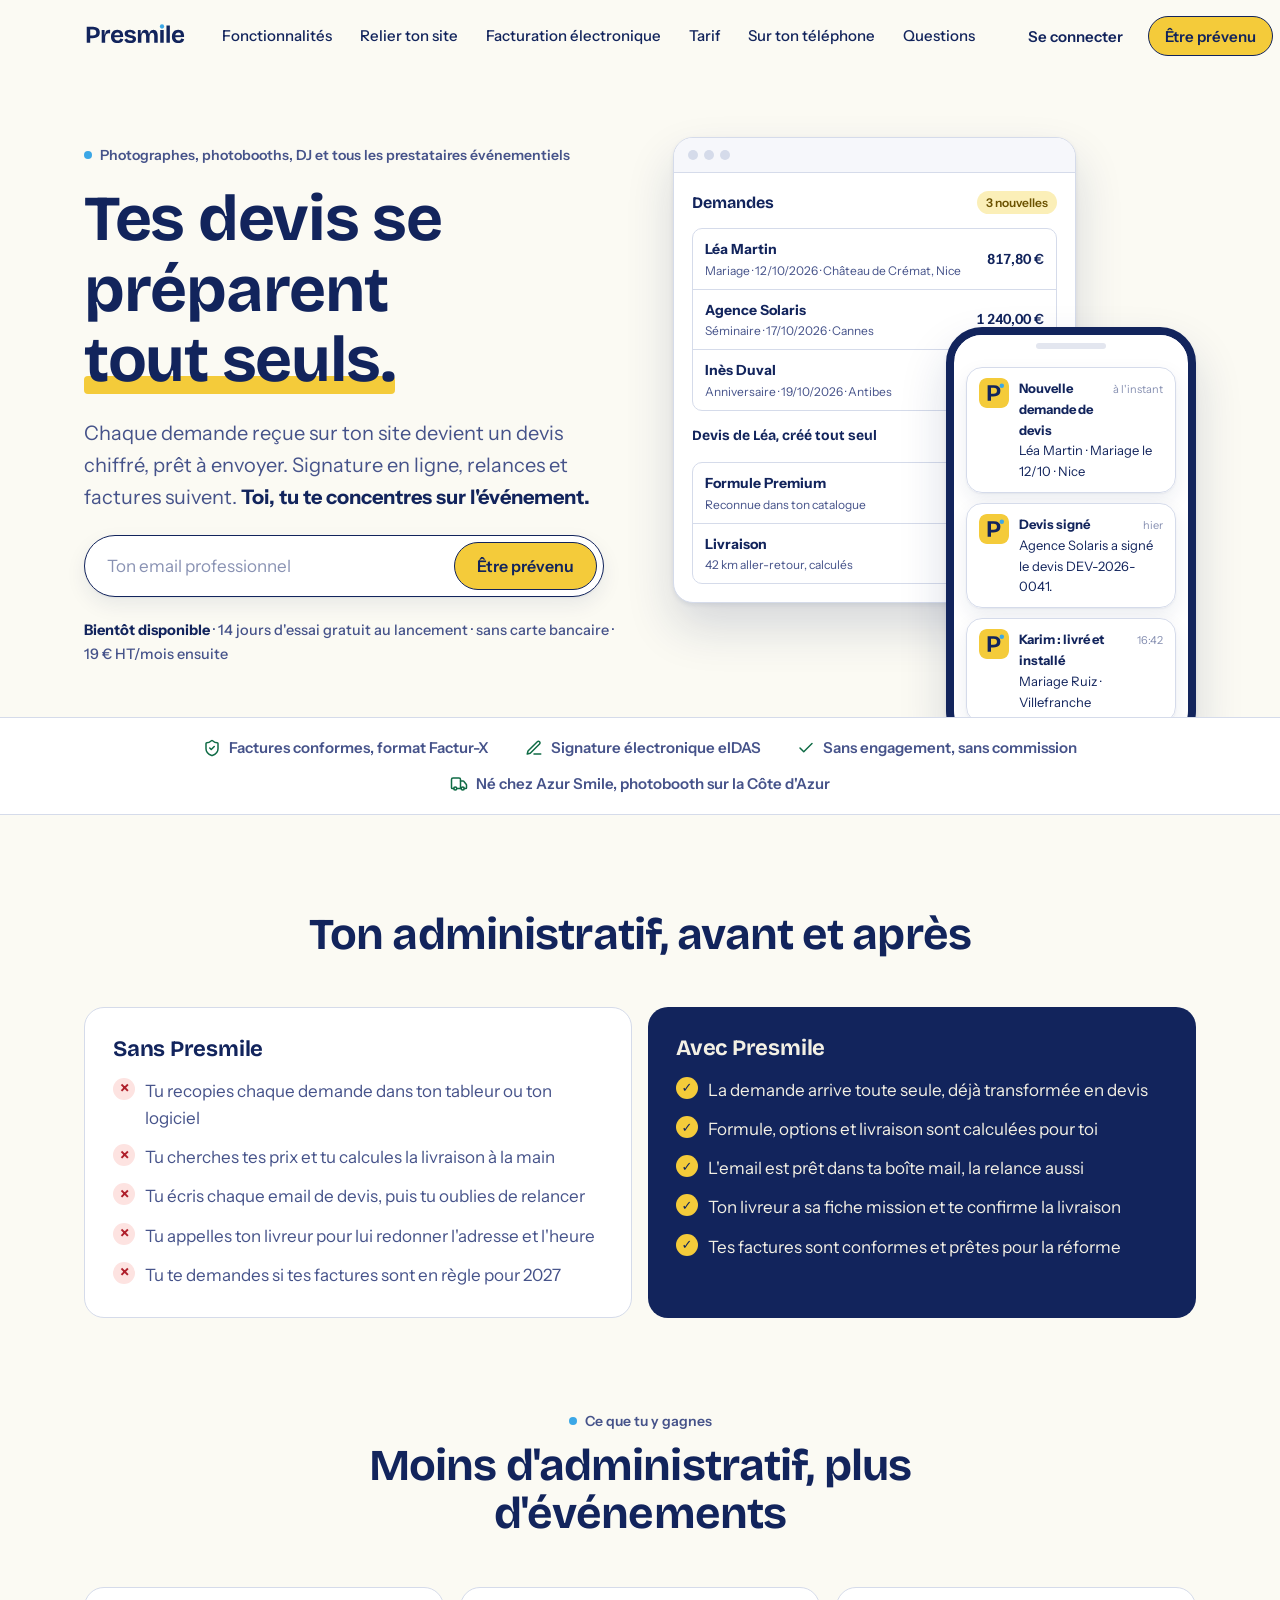
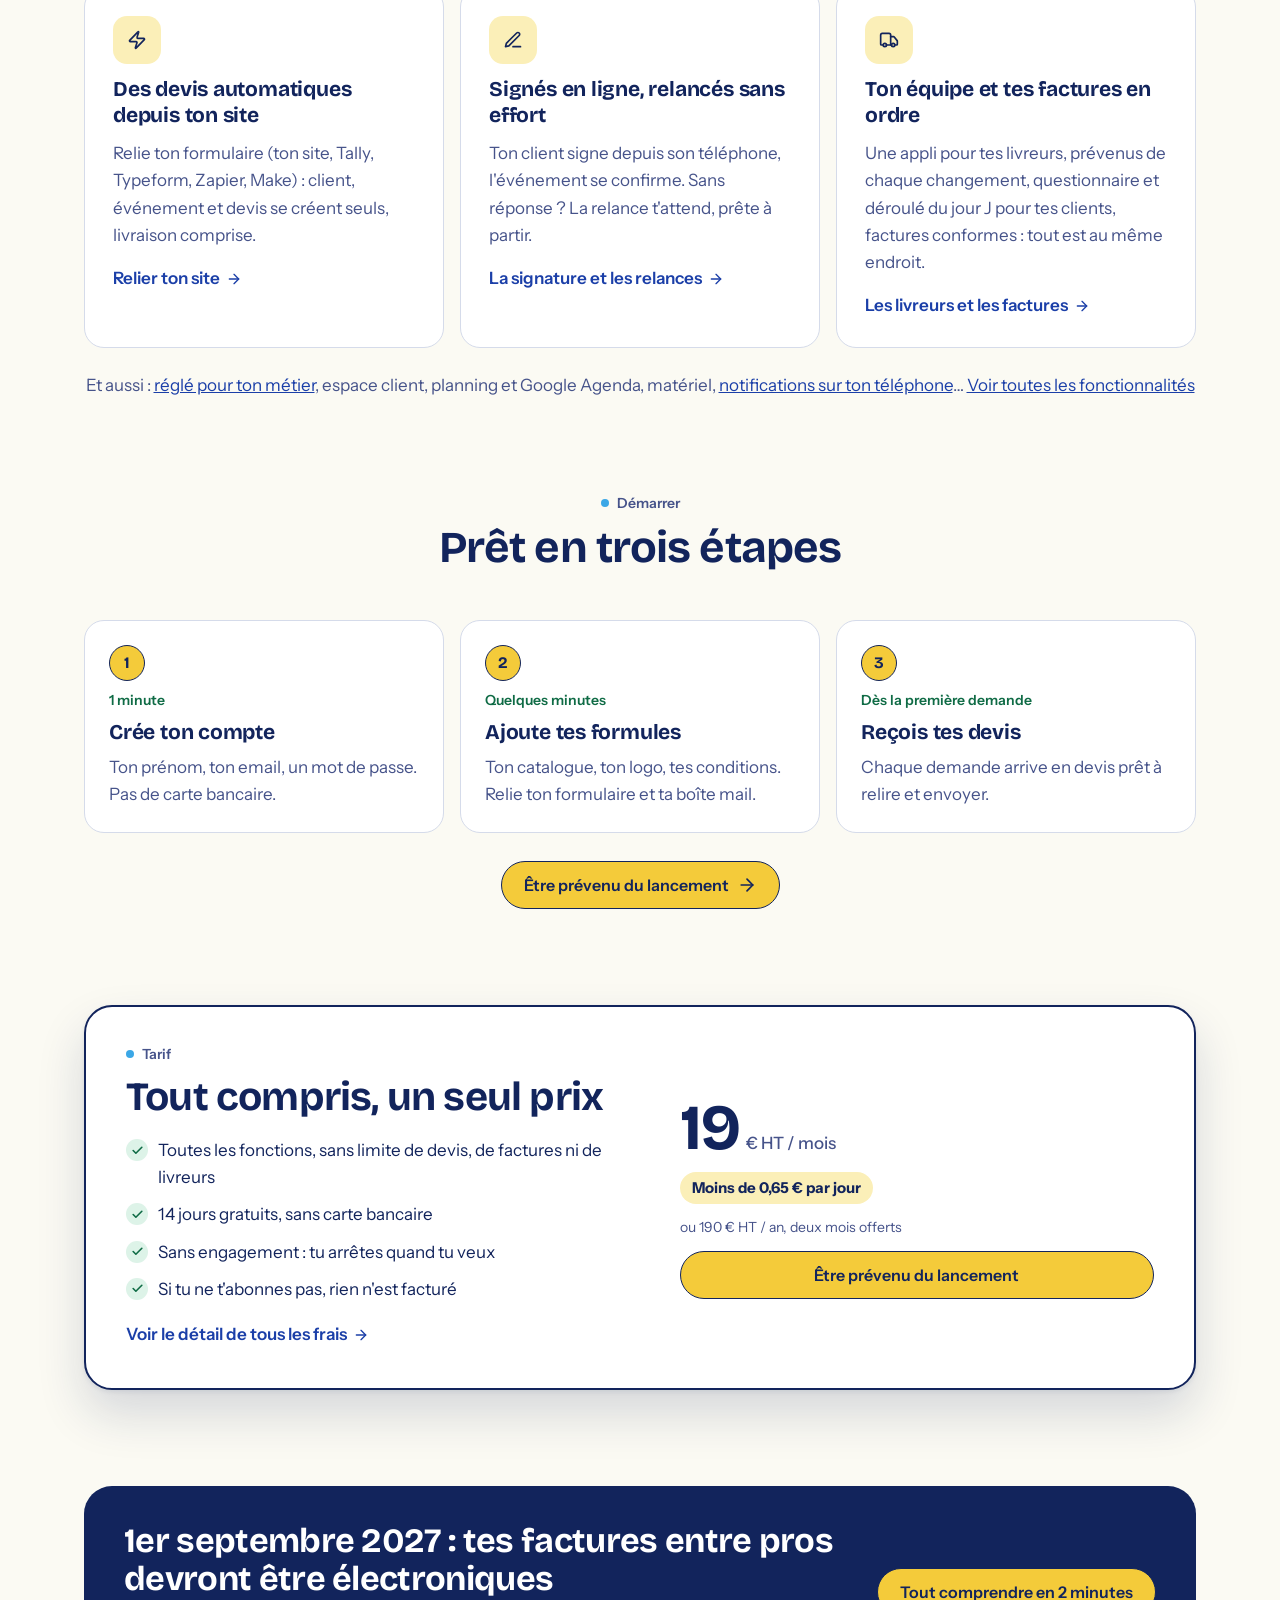
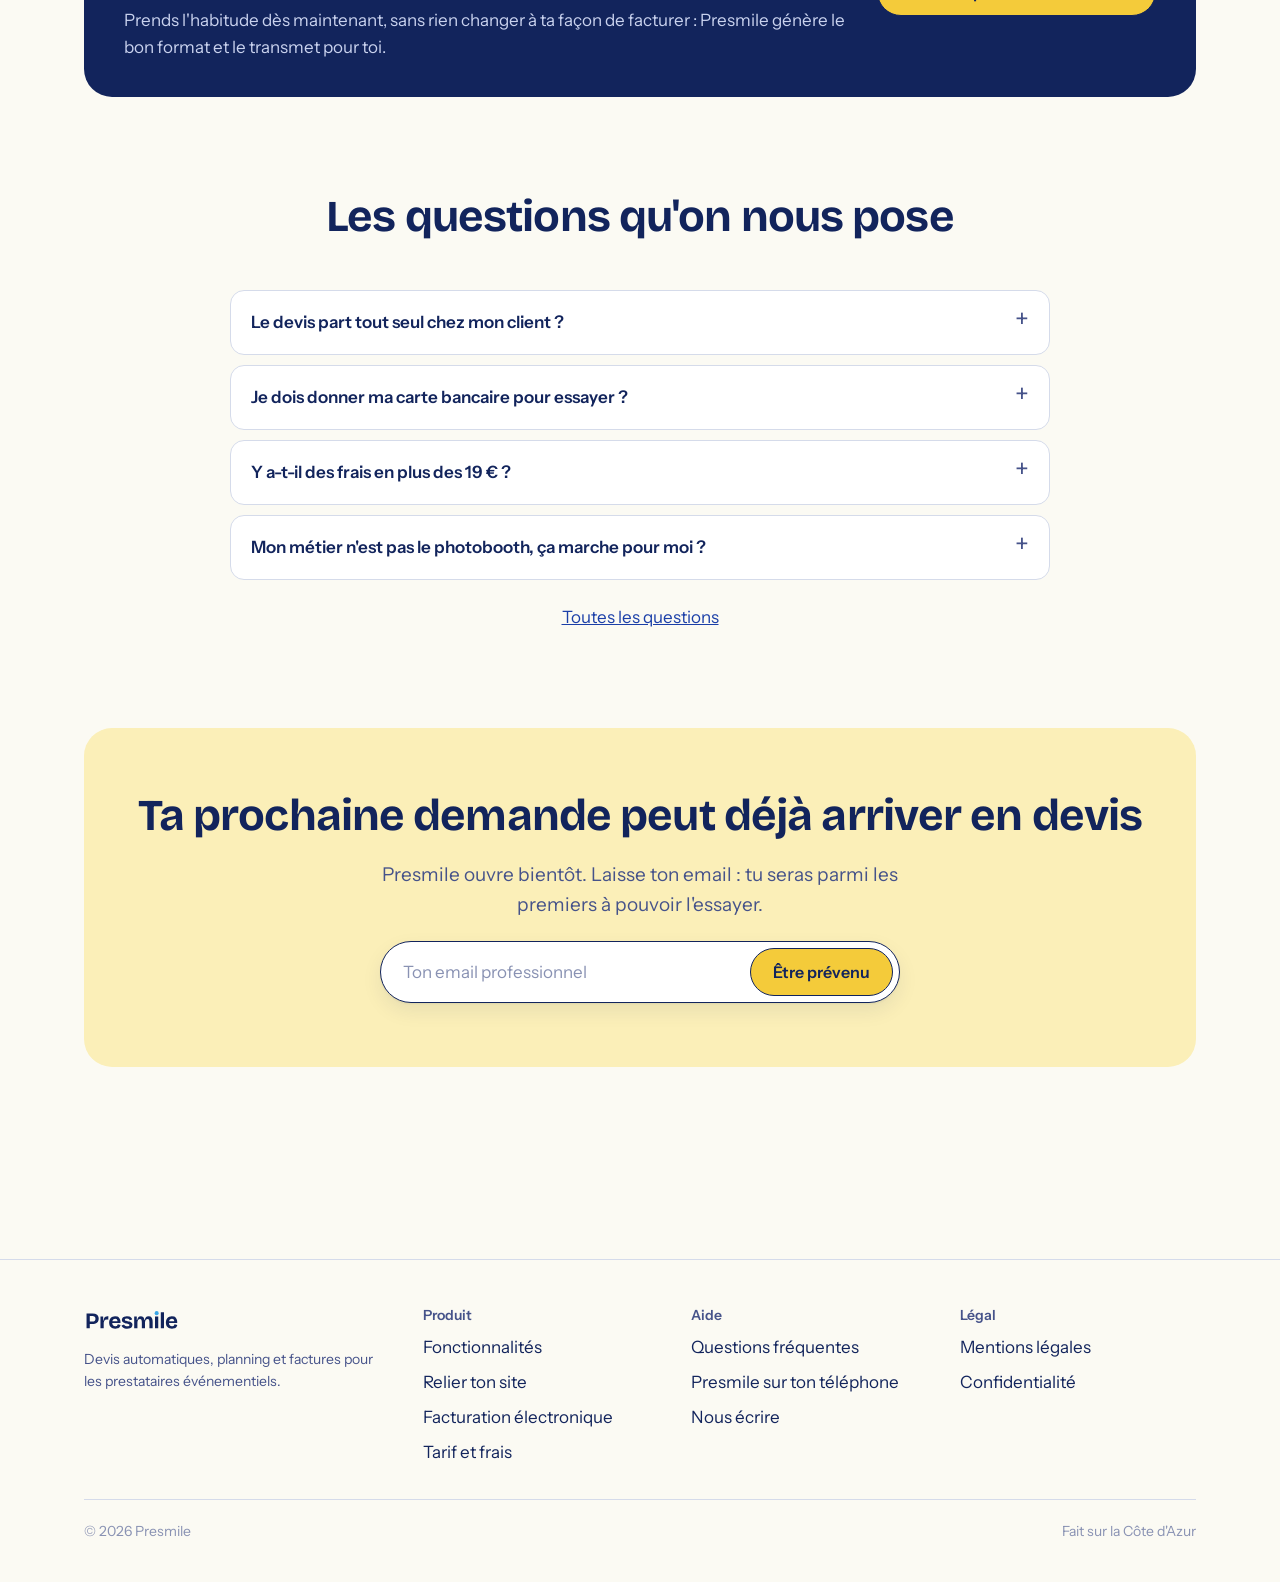
==== index.html @ 256cdb7c "Site vitrine Presmile" ====
<!DOCTYPE html>
<html lang="fr">
<head>
<meta charset="utf-8">
<meta name="viewport" content="width=device-width, initial-scale=1">
<title>Presmile · Devis automatiques, planning et factures pour les prestataires événementiels</title>
<meta name="description" content="Relie Presmile au formulaire de ton site : chaque demande devient un devis chiffré, prêt à envoyer. Signature en ligne, relances, planning, livreurs, finances et facturation électronique. 19 € HT par mois, tout compris.">
<meta name="theme-color" content="#F4CB3A">
<link rel="icon" href="assets/favicon.svg" type="image/svg+xml">
<link rel="preload" href="assets/fonts/InstrumentSans-Variable.woff2" as="font" type="font/woff2" crossorigin>
<link rel="preload" href="assets/fonts/BricolageGrotesque-Variable.woff2" as="font" type="font/woff2" crossorigin>
<link rel="stylesheet" href="assets/site.css">
</head>
<body class="has-sticky">


<!-- Icônes (tracés type Lucide) -->
<svg width="0" height="0" style="position:absolute" aria-hidden="true">
  <symbol id="i-check" viewBox="0 0 24 24"><path d="M20 6 9 17l-5-5"/></symbol>
  <symbol id="i-menu" viewBox="0 0 24 24"><path d="M4 6h16M4 12h16M4 18h16"/></symbol>
  <symbol id="i-arrow" viewBox="0 0 24 24"><path d="M5 12h14"/><path d="m12 5 7 7-7 7"/></symbol>
  <symbol id="i-zap" viewBox="0 0 24 24"><path d="M4 14a1 1 0 0 1-.78-1.63l9.9-10.2a.5.5 0 0 1 .86.46l-1.92 6.02A1 1 0 0 0 13 10h7a1 1 0 0 1 .78 1.63l-9.9 10.2a.5.5 0 0 1-.86-.46l1.92-6.02A1 1 0 0 0 11 14z"/></symbol>
  <symbol id="i-plug" viewBox="0 0 24 24"><path d="M12 22v-5"/><path d="M9 8V2M15 8V2"/><path d="M18 8v5a4 4 0 0 1-4 4h-4a4 4 0 0 1-4-4V8Z"/></symbol>
  <symbol id="i-inbox" viewBox="0 0 24 24"><path d="M22 12h-6l-2 3h-4l-2-3H2"/><path d="M5.45 5.11 2 12v6a2 2 0 0 0 2 2h16a2 2 0 0 0 2-2v-6l-3.45-6.89A2 2 0 0 0 16.76 4H7.24a2 2 0 0 0-1.79 1.11z"/></symbol>
  <symbol id="i-file" viewBox="0 0 24 24"><path d="M15 2H6a2 2 0 0 0-2 2v16a2 2 0 0 0 2 2h12a2 2 0 0 0 2-2V7Z"/><path d="M14 2v4a2 2 0 0 0 2 2h4"/><path d="M10 13h4M10 17h4"/></symbol>
  <symbol id="i-mail" viewBox="0 0 24 24"><rect width="20" height="16" x="2" y="4" rx="2"/><path d="m22 7-8.97 5.7a1.94 1.94 0 0 1-2.06 0L2 7"/></symbol>
  <symbol id="i-pen" viewBox="0 0 24 24"><path d="M12 20h9"/><path d="M16.4 3.6a2.1 2.1 0 1 1 3 3L7 19l-4 1 1-4Z"/></symbol>
  <symbol id="i-repeat" viewBox="0 0 24 24"><path d="m17 2 4 4-4 4"/><path d="M3 11v-1a4 4 0 0 1 4-4h14"/><path d="m7 22-4-4 4-4"/><path d="M21 13v1a4 4 0 0 1-4 4H3"/></symbol>
  <symbol id="i-cal" viewBox="0 0 24 24"><path d="M8 2v4M16 2v4"/><rect width="18" height="18" x="3" y="4" rx="2"/><path d="M3 10h18"/></symbol>
  <symbol id="i-truck" viewBox="0 0 24 24"><path d="M14 18V6a2 2 0 0 0-2-2H4a2 2 0 0 0-2 2v11a1 1 0 0 0 1 1h2"/><path d="M15 18H9"/><path d="M19 18h2a1 1 0 0 0 1-1v-3.65a1 1 0 0 0-.22-.62l-3.48-4.35A1 1 0 0 0 17.52 8H14"/><circle cx="17" cy="18" r="2"/><circle cx="7" cy="18" r="2"/></symbol>
  <symbol id="i-chart" viewBox="0 0 24 24"><path d="M3 3v18h18"/><path d="M18 17V9M13 17V5M8 17v-3"/></symbol>
  <symbol id="i-euro" viewBox="0 0 24 24"><path d="M4 10h12M4 14h9"/><path d="M19 6a7.7 7.7 0 0 0-5.2-2A7.9 7.9 0 0 0 6 12c0 4.4 3.5 8 7.8 8 2 0 3.8-.8 5.2-2"/></symbol>
  <symbol id="i-shield" viewBox="0 0 24 24"><path d="M20 13c0 5-3.5 7.5-7.66 8.95a1 1 0 0 1-.67-.01C7.5 20.5 4 18 4 13V6a1 1 0 0 1 1-1c2 0 4.5-1.2 6.24-2.72a1.17 1.17 0 0 1 1.52 0C14.51 3.81 17 5 19 5a1 1 0 0 1 1 1z"/><path d="m9 12 2 2 4-4"/></symbol>
  <symbol id="i-box" viewBox="0 0 24 24"><path d="M21 8a2 2 0 0 0-1-1.73l-7-4a2 2 0 0 0-2 0l-7 4A2 2 0 0 0 3 8v8a2 2 0 0 0 1 1.73l7 4a2 2 0 0 0 2 0l7-4A2 2 0 0 0 21 16Z"/><path d="m3.3 7 8.7 5 8.7-5"/><path d="M12 22V12"/></symbol>
  <symbol id="i-bell" viewBox="0 0 24 24"><path d="M6 8a6 6 0 0 1 12 0c0 7 3 9 3 9H3s3-2 3-9"/><path d="M10.3 21a1.94 1.94 0 0 0 3.4 0"/></symbol>
  <symbol id="i-phone" viewBox="0 0 24 24"><rect width="14" height="20" x="5" y="2" rx="2"/><path d="M12 18h.01"/></symbol>
  <symbol id="i-settings" viewBox="0 0 24 24"><path d="M20 7h-9M14 17H5"/><circle cx="17" cy="17" r="3"/><circle cx="7" cy="7" r="3"/></symbol>
</svg>

<header class="site-header" id="top">
  <div class="wrap">
    <a class="logo" href="index.html" aria-label="Presmile, accueil"><img src="assets/logo-presmile.svg" alt="Presmile" width="112" height="34"></a>
    <nav class="nav" aria-label="Navigation principale">
      <a href="fonctionnalites.html">Fonctionnalités</a>
      <a href="connecter-ton-site.html">Relier ton site</a>
      <a href="facturation-electronique.html">Facturation électronique</a>
      <a href="tarif.html">Tarif</a>
      <a href="sur-ton-telephone.html">Sur ton téléphone</a>
      <a href="questions.html">Questions</a>
    </nav>
    <div class="header-cta">
      <a class="btn btn-ghost btn-sm" href="https://app.presmile.fr/" data-app-link>Se connecter</a>
      <a class="btn btn-primary btn-sm" href="lancement.html">Être prévenu</a>
    </div>
    <button class="menu-btn" type="button" aria-label="Ouvrir le menu" aria-expanded="false" onclick="toggleMenu(this)"><svg class="ic"><use href="#i-menu"/></svg></button>
  </div>
</header>

<main>
  <!-- ============ ACCROCHE ============ -->
  <section class="hero">
    <div class="wrap hero-grid">
      <div class="hero-copy">
        <span class="eyebrow">Photographes, photobooths, DJ et tous les prestataires événementiels</span>
        <h1>Tes devis se préparent <span class="accent">tout seuls.</span></h1>
        <p class="lead">Chaque demande reçue sur ton site devient un devis chiffré, prêt à envoyer. Signature en ligne, relances et factures suivent. <b style="color:var(--ink)">Toi, tu te concentres sur l'événement.</b></p>
        <form class="hero-form" data-signup action="lancement.html">
          <label class="sr-only" for="heroEmail">Ton email</label>
          <input id="heroEmail" name="email" type="email" inputmode="email" autocomplete="email" placeholder="Ton email professionnel">
          <button class="btn btn-primary" type="submit">Être prévenu</button>
        </form>
        <p class="micro"><b>Bientôt disponible</b> · 14 jours d'essai gratuit au lancement · sans carte bancaire · 19 € HT/mois ensuite</p>
      </div>

      <div class="stage" aria-hidden="true">
        <div class="window">
          <div class="window-bar"><i></i><i></i><i></i></div>
          <div class="window-body">
            <div class="row"><span class="mini-title">Demandes</span><span class="badge citron">3 nouvelles</span></div>
            <div class="list">
              <div><span><b>Léa Martin</b><small>Mariage · 12/10/2026 · Château de Crémat, Nice</small></span><span class="amount">817,80 €</span></div>
              <div><span><b>Agence Solaris</b><small>Séminaire · 17/10/2026 · Cannes</small></span><span class="amount">1 240,00 €</span></div>
              <div><span><b>Inès Duval</b><small>Anniversaire · 19/10/2026 · Antibes</small></span><span class="amount">560,00 €</span></div>
            </div>
            <div class="row"><span class="mini-title" style="font-size:14px">Devis de Léa, créé tout seul</span><span class="badge">Prêt à envoyer</span></div>
            <div class="list">
              <div><span><b>Formule Premium</b><small>Reconnue dans ton catalogue</small></span><span class="amount">690,00 €</span></div>
              <div><span><b>Livraison</b><small>42 km aller-retour, calculés</small></span><span class="amount">37,80 €</span></div>
            </div>
          </div>
        </div>
        <div class="phone">
          <div class="phone-notch"></div>
          <div class="phone-body">
            <div class="notif"><img src="assets/monogramme.svg" alt=""><div class="n-body"><div class="n-head"><b>Nouvelle demande de devis</b><span class="when">à l'instant</span></div>Léa Martin · Mariage le 12/10 · Nice</div></div>
            <div class="notif"><img src="assets/monogramme.svg" alt=""><div class="n-body"><div class="n-head"><b>Devis signé</b><span class="when">hier</span></div>Agence Solaris a signé le devis DEV-2026-0041.</div></div>
            <div class="notif"><img src="assets/monogramme.svg" alt=""><div class="n-body"><div class="n-head"><b>Karim : livré et installé</b><span class="when">16:42</span></div>Mariage Ruiz · Villefranche</div></div>
          </div>
        </div>
      </div>
    </div>
  </section>

  <!-- ============ CONFIANCE ============ -->
  <div class="trust">
    <div class="wrap">
      <span><svg class="ic"><use href="#i-shield"/></svg>Factures conformes, format Factur-X</span>
      <span><svg class="ic"><use href="#i-pen"/></svg>Signature électronique eIDAS</span>
      <span><svg class="ic"><use href="#i-check"/></svg>Sans engagement, sans commission</span>
      <span><svg class="ic"><use href="#i-truck"/></svg>Né chez Azur Smile, photobooth sur la Côte d'Azur</span>
    </div>
  </div>

  <!-- ============ AVANT / APRÈS ============ -->
  <section>
    <div class="wrap">
      <div class="section-head center"><h2>Ton administratif, avant et après</h2></div>
      <div class="compare">
        <div class="before">
          <h3>Sans Presmile</h3>
          <ul>
            <li>Tu recopies chaque demande dans ton tableur ou ton logiciel</li>
            <li>Tu cherches tes prix et tu calcules la livraison à la main</li>
            <li>Tu écris chaque email de devis, puis tu oublies de relancer</li>
            <li>Tu appelles ton livreur pour lui redonner l'adresse et l'heure</li>
            <li>Tu te demandes si tes factures sont en règle pour 2027</li>
          </ul>
        </div>
        <div class="after">
          <h3>Avec Presmile</h3>
          <ul>
            <li>La demande arrive toute seule, déjà transformée en devis</li>
            <li>Formule, options et livraison sont calculées pour toi</li>
            <li>L'email est prêt dans ta boîte mail, la relance aussi</li>
            <li>Ton livreur a sa fiche mission et te confirme la livraison</li>
            <li>Tes factures sont conformes et prêtes pour la réforme</li>
          </ul>
        </div>
      </div>
    </div>
  </section>

  <!-- ============ 3 BÉNÉFICES ============ -->
  <section style="padding-top: 0;">
    <div class="wrap">
      <div class="section-head center"><span class="eyebrow">Ce que tu y gagnes</span><h2>Moins d'administratif, plus d'événements</h2></div>
      <div class="benefits">
        <div class="benefit">
          <span class="ic-tile"><svg class="ic"><use href="#i-zap"/></svg></span>
          <h3>Des devis automatiques depuis ton site</h3>
          <p>Relie ton formulaire (ton site, Tally, Typeform, Zapier, Make) : client, événement et devis se créent seuls, livraison comprise.</p>
          <a class="more" href="connecter-ton-site.html">Relier ton site <svg class="ic"><use href="#i-arrow"/></svg></a>
        </div>
        <div class="benefit">
          <span class="ic-tile"><svg class="ic"><use href="#i-pen"/></svg></span>
          <h3>Signés en ligne, relancés sans effort</h3>
          <p>Ton client signe depuis son téléphone, l'événement se confirme. Sans réponse ? La relance t'attend, prête à partir.</p>
          <a class="more" href="fonctionnalites.html#f-signature">La signature et les relances <svg class="ic"><use href="#i-arrow"/></svg></a>
        </div>
        <div class="benefit">
          <span class="ic-tile"><svg class="ic"><use href="#i-truck"/></svg></span>
          <h3>Ton équipe et tes factures en ordre</h3>
          <p>Une appli pour tes livreurs, prévenus de chaque changement, questionnaire et déroulé du jour J pour tes clients, factures conformes : tout est au même endroit.</p>
          <a class="more" href="fonctionnalites.html#f-livreurs">Les livreurs et les factures <svg class="ic"><use href="#i-arrow"/></svg></a>
        </div>
      </div>
      <p class="also">Et aussi : <a href="fonctionnalites.html#f-metier">réglé pour ton métier</a>, espace client, planning et Google Agenda, matériel, <a href="sur-ton-telephone.html">notifications sur ton téléphone</a>… <a href="fonctionnalites.html">Voir toutes les fonctionnalités</a></p>
    </div>
  </section>

  <!-- ============ DÉMARRAGE ============ -->
  <section style="padding-top: 0;">
    <div class="wrap">
      <div class="section-head center"><span class="eyebrow">Démarrer</span><h2>Prêt en trois étapes</h2></div>
      <div class="steps3">
        <div><span class="dur">1 minute</span><h3>Crée ton compte</h3><p>Ton prénom, ton email, un mot de passe. Pas de carte bancaire.</p></div>
        <div><span class="dur">Quelques minutes</span><h3>Ajoute tes formules</h3><p>Ton catalogue, ton logo, tes conditions. Relie ton formulaire et ta boîte mail.</p></div>
        <div><span class="dur">Dès la première demande</span><h3>Reçois tes devis</h3><p>Chaque demande arrive en devis prêt à relire et envoyer.</p></div>
      </div>
      <div style="text-align:center; margin-top: 28px;"><a class="btn btn-primary" href="lancement.html">Être prévenu du lancement <svg class="ic"><use href="#i-arrow"/></svg></a></div>
    </div>
  </section>

  <!-- ============ PRIX ============ -->
  <section style="padding-top: 0;">
    <div class="wrap">
      <div class="pricebox">
        <div style="display:grid; gap:14px;">
          <span class="eyebrow">Tarif</span>
          <h2 style="font-size: clamp(28px, 3.4vw, 40px);">Tout compris, un seul prix</h2>
          <ul class="checks">
            <li>Toutes les fonctions, sans limite de devis, de factures ni de livreurs</li>
            <li>14 jours gratuits, sans carte bancaire</li>
            <li>Sans engagement : tu arrêtes quand tu veux</li>
            <li>Si tu ne t'abonnes pas, rien n'est facturé</li>
          </ul>
          <a class="more" href="tarif.html">Voir le détail de tous les frais <svg class="ic"><use href="#i-arrow"/></svg></a>
        </div>
        <div style="display:grid; gap:12px; justify-items:start;">
          <div class="price"><b>19</b><span>€ HT / mois</span></div>
          <span class="per-day">Moins de 0,65 € par jour</span>
          <span class="muted small">ou 190 € HT / an, deux mois offerts</span>
          <a class="btn btn-primary btn-block" href="lancement.html">Être prévenu du lancement</a>
        </div>
      </div>
    </div>
  </section>

  <!-- ============ URGENCE (FACTURATION ÉLECTRONIQUE) ============ -->
  <section style="padding-top: 0;">
    <div class="wrap">
      <div class="urgency">
        <div style="display:grid; gap:10px;">
          <h2>1er septembre 2027 : tes factures entre pros devront être électroniques</h2>
          <p>Prends l'habitude dès maintenant, sans rien changer à ta façon de facturer : Presmile génère le bon format et le transmet pour toi.</p>
        </div>
        <a class="btn btn-primary" href="facturation-electronique.html">Tout comprendre en 2 minutes</a>
      </div>
    </div>
  </section>

  <!-- ============ OBJECTIONS ============ -->
  <section style="padding-top: 0;">
    <div class="wrap">
      <div class="section-head center"><h2>Les questions qu'on nous pose</h2></div>
      <div class="faq">
        <details><summary>Le devis part tout seul chez mon client ?</summary><p>Non. Le devis est créé tout seul et l'email est rédigé dans ta boîte mail, mais c'est toi qui relis et qui envoies.</p></details>
        <details><summary>Je dois donner ma carte bancaire pour essayer ?</summary><p>Non. 14 jours pour tout tester avec tes vraies prestas. Tu t'abonnes seulement si Presmile te convient.</p></details>
        <details><summary>Y a-t-il des frais en plus des 19 € ?</summary><p>Seulement si tu choisis ces options : 2 € HT une seule fois pour activer la facturation électronique, et ta consommation d'IA si tu relies un assistant. Aucune commission sur ton chiffre d'affaires. <a href="tarif.html#frais">Le détail des frais</a></p></details>
        <details><summary>Mon métier n'est pas le photobooth, ça marche pour moi ?</summary><p>Oui. À l'inscription, tu choisis ton métier : photobooth, photographe, vidéaste, DJ ou musicien, traiteur, décorateur ou fleuriste, wedding planner… Presmile prépare un catalogue de départ, le questionnaire client et le déroulé du jour J adaptés, et tout reste modifiable. <a href="fonctionnalites.html#f-metier">Voir le détail</a></p></details>
      </div>
      <p class="also"><a href="questions.html">Toutes les questions</a></p>
    </div>
  </section>

  <!-- ============ APPEL FINAL ============ -->
  <section style="padding-top: 0;">
    <div class="wrap">
      <div class="cta-final">
        <h2>Ta prochaine demande peut déjà arriver en devis</h2>
        <p>Presmile ouvre bientôt. Laisse ton email : tu seras parmi les premiers à pouvoir l'essayer.</p>
        <form class="hero-form" data-signup action="lancement.html" style="width:100%;">
          <label class="sr-only" for="finalEmail">Ton email</label>
          <input id="finalEmail" name="email" type="email" inputmode="email" autocomplete="email" placeholder="Ton email professionnel">
          <button class="btn btn-primary" type="submit">Être prévenu</button>
        </form>
      </div>
    </div>
  </section>
</main>

<footer>
  <div class="wrap">
    <div class="brand-col" style="display:grid; gap:12px; align-content:start;">
      <img src="assets/logo-presmile.svg" alt="Presmile" style="height:28px; width:auto;">
      <p class="muted small">Devis automatiques, planning et factures pour les prestataires événementiels.</p>
    </div>
    <div><h4>Produit</h4><ul><li><a href="fonctionnalites.html">Fonctionnalités</a></li><li><a href="connecter-ton-site.html">Relier ton site</a></li><li><a href="facturation-electronique.html">Facturation électronique</a></li><li><a href="tarif.html">Tarif et frais</a></li></ul></div>
    <div><h4>Aide</h4><ul><li><a href="questions.html">Questions fréquentes</a></li><li><a href="sur-ton-telephone.html">Presmile sur ton téléphone</a></li><li><a href="mailto:contact@presmile.fr">Nous écrire</a></li></ul></div>
    <div><h4>Légal</h4><ul><li><a href="mentions-legales.html">Mentions légales</a></li><li><a href="confidentialite.html">Confidentialité</a></li></ul></div>
    <div class="legal"><span>© 2026 Presmile</span><span>Fait sur la Côte d'Azur</span></div>
  </div>
</footer>

<div class="sticky-cta" id="stickyCta"><a class="btn btn-primary btn-block" href="lancement.html">Être prévenu du lancement</a><small>14 jours d'essai offerts au lancement</small></div>
<script src="assets/site.js"></script>
</body>
</html>
---- assets/site.css ----
/* Site vitrine Presmile — design system Faïence (voir presmile-design-system/docs) */
@font-face { font-family: "Bricolage Grotesque"; src: url("fonts/BricolageGrotesque-Variable.woff2") format("woff2"); font-weight: 200 800; font-display: swap; }
@font-face { font-family: "Instrument Sans"; src: url("fonts/InstrumentSans-Variable.woff2") format("woff2"); font-weight: 400 700; font-display: swap; }

:root {
  --font-display: "Bricolage Grotesque", "Instrument Sans", system-ui, sans-serif;
  --font-body: "Instrument Sans", system-ui, -apple-system, "Segoe UI", sans-serif;
  --page: #FBFAF3; --card: #FFFFFF; --sunken: #EEF3F9; --inverse: #12245C;
  --ink: #12245C; --ink-2: #46538A; --ink-3: #8992B3; --link: #1B3FA8;
  --line: #D5DBEA; --line-strong: #12245C;
  --citron: #F4CB3A; --citron-hover: #EBBE1E; --citron-soft: #FBEFB8;
  --azur: #3BA7E6; --azur-soft: #DCEEFA;
  --ok: #0F6B45; --ok-bg: #DDF3E8; --ok-line: #3A8C66;
  --warn: #7A4B00; --warn-bg: #FDEBC3;
  --danger: #AF1F2B; --danger-bg: #FDE3E1;
  --r-sm: 6px; --r-md: 10px; --r-lg: 14px; --r-xl: 20px; --r-2xl: 28px;
  --shadow-sm: 0 1px 2px rgba(18,36,92,.08);
  --shadow-md: 0 1px 2px rgba(18,36,92,.06), 0 8px 20px rgba(18,36,92,.08);
  --shadow-lg: 0 2px 4px rgba(18,36,92,.08), 0 24px 48px rgba(18,36,92,.16);
  --content: 1160px;
  color-scheme: light;
}

* { box-sizing: border-box; }
html { scroll-behavior: smooth; scroll-padding-top: 84px; }
@media (prefers-reduced-motion: reduce) { html { scroll-behavior: auto; } * { transition: none !important; animation: none !important; } }
body { margin: 0; background: var(--page); color: var(--ink); font: 400 17px/1.6 var(--font-body); -webkit-font-smoothing: antialiased; overflow-x: hidden; }
img, svg { display: block; max-width: 100%; }
a { color: var(--link); }
h1, h2, h3 { font-family: var(--font-display); letter-spacing: -0.02em; line-height: 1.1; margin: 0; font-weight: 700; }
h1 { font-size: clamp(36px, 5.4vw, 64px); }
h2 { font-size: clamp(28px, 3.6vw, 44px); }
h3 { font-size: 21px; letter-spacing: -0.01em; line-height: 1.25; }
p { margin: 0; }
.wrap { max-width: var(--content); margin: 0 auto; padding: 0 24px; }
@media (max-width: 640px) { .wrap { padding: 0 16px; } }
.muted { color: var(--ink-2); }
.small { font-size: 14px; }
.eyebrow { display: inline-flex; align-items: center; gap: 8px; font: 600 14px/1 var(--font-body); color: var(--ink-2); text-transform: none; }
.eyebrow::before { content: ""; width: 8px; height: 8px; border-radius: 50%; background: var(--azur); }
.ic { width: 20px; height: 20px; fill: none; stroke: currentColor; stroke-width: 2; stroke-linecap: round; stroke-linejoin: round; flex: none; }

/* Boutons */
.btn { display: inline-flex; align-items: center; justify-content: center; gap: 8px; min-height: 48px; padding: 0 22px; border-radius: var(--r-pill, 999px);
  font: 600 16px/1 var(--font-body); text-decoration: none; cursor: pointer; border: 1.5px solid var(--line-strong); transition: background .15s, transform .15s; white-space: nowrap; }
.btn:active { transform: translateY(1px); }
.btn-primary { background: var(--citron); color: var(--ink); }
.btn-primary:hover { background: var(--citron-hover); }
.btn-secondary { background: var(--card); color: var(--ink); }
.btn-secondary:hover { background: var(--sunken); }
.btn-ghost { background: transparent; border-color: transparent; color: var(--ink); }
.btn-ghost:hover { background: var(--sunken); }
.btn-sm { min-height: 40px; padding: 0 16px; font-size: 15px; }
.btn-block { width: 100%; }
:focus-visible { outline: 3px solid var(--link); outline-offset: 2px; }

/* En-tête */
.site-header { position: sticky; top: 0; z-index: 50; background: rgba(251,250,243,.88); backdrop-filter: saturate(1.4) blur(12px); -webkit-backdrop-filter: saturate(1.4) blur(12px); border-bottom: 1px solid transparent; transition: border-color .2s; }
.site-header.scrolled { border-bottom-color: var(--line); }
.site-header .wrap { display: flex; align-items: center; gap: 24px; height: 72px; }
.logo { flex: none; }
.logo img { height: 30px; width: auto; }
.nav { display: flex; gap: 4px; margin-left: auto; }
.nav a { color: var(--ink); text-decoration: none; font-weight: 500; font-size: 15px; padding: 8px 12px; border-radius: 999px; white-space: nowrap; }
.nav a:hover { background: var(--sunken); }
.header-cta { display: flex; gap: 8px; align-items: center; }
.menu-btn { display: none; margin-left: auto; width: 44px; height: 44px; border-radius: 12px; border: 1.5px solid var(--line); background: var(--card); color: var(--ink); cursor: pointer; align-items: center; justify-content: center; }
@media (max-width: 1240px) {
  .nav, .header-cta .btn-ghost { display: none; }
  .header-cta { margin-left: auto; }
  .menu-btn { display: inline-flex; margin-left: 0; }
  .site-header.open .nav { display: grid; position: absolute; top: 72px; left: 0; right: 0; background: var(--page); padding: 8px 16px 16px; border-bottom: 1px solid var(--line); box-shadow: var(--shadow-md); }
  .site-header.open .nav a { padding: 14px 12px; font-size: 17px; }
}
@media (max-width: 400px) { .header-cta .btn-primary { padding: 0 14px; font-size: 14px; } }

/* Sections */
section { padding: 96px 0; }
@media (max-width: 640px) { section { padding: 64px 0; } }
.section-head { display: grid; gap: 14px; max-width: 720px; margin-bottom: 48px; }
.section-head.center { text-align: center; margin-left: auto; margin-right: auto; justify-items: center; }
.section-head p { font-size: 19px; color: var(--ink-2); }

/* Accroche */
.hero { padding: 64px 0 40px; overflow: hidden; }
.hero-grid { display: grid; grid-template-columns: 1.02fr 1fr; gap: 56px; align-items: center; }
.hero-copy { display: grid; gap: 22px; }
.hero h1 .accent { position: relative; white-space: nowrap; }
.hero h1 .accent::after { content: ""; position: absolute; left: 0; right: 0; bottom: .06em; height: .28em; background: var(--citron); z-index: -1; border-radius: 4px; }
.hero .lead { font-size: 20px; color: var(--ink-2); max-width: 560px; }
.hero-actions { display: flex; gap: 12px; flex-wrap: wrap; }
.reassure { display: flex; gap: 8px 20px; flex-wrap: wrap; color: var(--ink-2); font-size: 14px; font-weight: 500; }
.reassure span { display: inline-flex; align-items: center; gap: 6px; }
.reassure .ic { width: 16px; height: 16px; color: var(--ok); }
@media (max-width: 960px) { .hero-grid { grid-template-columns: 1fr; gap: 40px; } .hero { padding-top: 40px; } }
@media (max-width: 480px) { .hero-actions .btn { width: 100%; } }

/* Aperçus d'écran (données fictives) */
.stage { position: relative; min-height: 540px; }
.window { background: var(--card); border: 1px solid var(--line); border-radius: var(--r-xl); box-shadow: var(--shadow-lg); overflow: hidden; }
.window-bar { display: flex; gap: 6px; padding: 12px 14px; border-bottom: 1px solid var(--line); background: #F6F7FB; }
.window-bar i { width: 10px; height: 10px; border-radius: 50%; background: #D5DBEA; }
.window-body { padding: 18px; display: grid; gap: 14px; font-size: 14px; }
.stage .window { position: absolute; top: 0; left: 0; right: 120px; }
.phone { width: 236px; background: var(--card); border: 8px solid var(--inverse); border-radius: 36px; box-shadow: var(--shadow-lg); overflow: hidden; }
.phone-notch { height: 22px; display: flex; justify-content: center; align-items: center; background: var(--card); }
.phone-notch::before { content: ""; width: 70px; height: 6px; border-radius: 6px; background: #E3E6EF; }
.phone-body { padding: 10px 12px 16px; display: grid; gap: 10px; font-size: 12.5px; }
.stage .phone { position: absolute; right: 0; top: 190px; width: 250px; }
@media (max-width: 960px) { .stage { min-height: 0; display: grid; gap: 16px; } .stage .window, .stage .phone { position: static; } .stage .phone { justify-self: end; margin-top: -120px; margin-right: 8px; } }
@media (max-width: 520px) { .stage .phone { display: none; } }
.mini-title { font: 700 16px/1.2 var(--font-display); }
.tiles { display: grid; grid-template-columns: repeat(3, 1fr); gap: 10px; }
.tile { border: 1px solid var(--line); border-radius: var(--r-md); padding: 10px 12px; display: grid; gap: 2px; }
.tile b { font: 700 20px/1.1 var(--font-display); }
.tile span { color: var(--ink-2); font-size: 12px; }
.tile.hot b { color: var(--danger); }
.row { display: flex; align-items: center; justify-content: space-between; gap: 10px; }
.list { display: grid; border: 1px solid var(--line); border-radius: var(--r-md); overflow: hidden; }
.list > div { display: flex; justify-content: space-between; align-items: center; gap: 10px; padding: 9px 12px; border-top: 1px solid var(--line); }
.list > div:first-child { border-top: 0; }
.list small { display: block; color: var(--ink-2); font-size: 12px; }
.badge { display: inline-flex; align-items: center; gap: 4px; padding: 2px 9px; border-radius: 999px; font-size: 12px; font-weight: 600; background: #E9ECF4; color: #3D4A78; white-space: nowrap; }
.badge.ok { background: var(--ok-bg); color: var(--ok); }
.badge.warn { background: var(--warn-bg); color: var(--warn); }
.badge.azur { background: var(--azur-soft); color: #1B5F8A; }
.badge.citron { background: var(--citron-soft); color: #6B5200; }
.amount { font-variant-numeric: tabular-nums; font-weight: 600; white-space: nowrap; }
.bars { display: flex; align-items: flex-end; gap: 6px; height: 72px; padding-top: 6px; }
.bars i { flex: 1; background: var(--azur-soft); border-radius: 4px 4px 0 0; }
.bars i.on { background: var(--citron); }
.mbtn { display: block; text-align: center; background: var(--citron); border: 1.5px solid var(--ink); border-radius: 10px; padding: 8px; font-weight: 700; }
.mbtn.light { background: var(--card); font-weight: 600; }
.mgrid { display: grid; grid-template-columns: repeat(3, 1fr); gap: 6px; }
.fact { background: var(--page); border-radius: 8px; padding: 6px 8px; }
.fact span { display: block; font-size: 10.5px; color: var(--ink-2); }
.done { background: var(--ok-bg); border: 1px solid var(--ok-line); border-radius: 10px; padding: 7px 9px; font-weight: 600; color: var(--ok); }
.notif { display: flex; gap: 10px; align-items: flex-start; background: rgba(255,255,255,.96); border: 1px solid var(--line); border-radius: 16px; padding: 10px 12px; box-shadow: var(--shadow-md); font-size: 13px; }
.notif img { width: 30px; height: 30px; border-radius: 8px; flex: none; }
.n-body { flex: 1; min-width: 0; }
.n-head { display: flex; justify-content: space-between; gap: 6px; align-items: baseline; }
.notif b { display: block; }
.notif .when { color: var(--ink-3); font-size: 11px; white-space: nowrap; }

/* Métiers */
.trades { padding: 28px 0 8px; }
.trades .wrap { display: flex; flex-wrap: wrap; gap: 10px 12px; justify-content: center; align-items: center; }
.trades p { width: 100%; text-align: center; color: var(--ink-2); font-size: 15px; margin-bottom: 6px; }
.chip { border: 1px solid var(--line); background: var(--card); border-radius: 999px; padding: 8px 16px; font-weight: 600; font-size: 15px; }

/* Parcours */
.journey { display: grid; grid-template-columns: repeat(5, 1fr); gap: 16px; counter-reset: step; }
.step { position: relative; background: var(--card); border: 1px solid var(--line); border-radius: var(--r-lg); padding: 20px 18px; display: grid; gap: 8px; align-content: start; }
.step::before { counter-increment: step; content: counter(step); width: 30px; height: 30px; border-radius: 50%; background: var(--citron); display: grid; place-items: center; font: 700 15px/1 var(--font-display); border: 1.5px solid var(--ink); }
.step p { color: var(--ink-2); font-size: 15px; }
@media (max-width: 1000px) { .journey { grid-template-columns: repeat(2, 1fr); } }
@media (max-width: 560px) { .journey { grid-template-columns: 1fr; } }

/* Fonctionnalités */
.feature { display: grid; grid-template-columns: 1fr 1fr; gap: 64px; align-items: center; padding: 40px 0; }
.feature + .feature { border-top: 1px solid var(--line); }
.feature.flip .feature-copy { order: 2; }
.feature-copy { display: grid; gap: 16px; }
.feature-copy p { font-size: 18px; color: var(--ink-2); }
.checks { list-style: none; padding: 0; margin: 4px 0 0; display: grid; gap: 10px; }
.checks li { display: flex; gap: 10px; align-items: flex-start; }
.checks li::before { content: ""; flex: none; width: 22px; height: 22px; margin-top: 2px; border-radius: 50%; background: var(--ok-bg) url("data:image/svg+xml,%3Csvg xmlns='http://www.w3.org/2000/svg' viewBox='0 0 24 24' fill='none' stroke='%230F6B45' stroke-width='3' stroke-linecap='round' stroke-linejoin='round'%3E%3Cpath d='M20 6 9 17l-5-5'/%3E%3C/svg%3E") center/13px no-repeat; }
.feature-visual { display: grid; justify-items: center; }
.feature-visual .window { width: 100%; max-width: 520px; }
@media (max-width: 900px) { .feature { grid-template-columns: 1fr; gap: 28px; } .feature.flip .feature-copy { order: 0; } }

.grid-cards { display: grid; grid-template-columns: repeat(3, 1fr); gap: 16px; }
.card { background: var(--card); border: 1px solid var(--line); border-radius: var(--r-lg); padding: 22px; display: grid; gap: 10px; align-content: start; }
.card .ic-tile { width: 42px; height: 42px; border-radius: 12px; background: var(--azur-soft); color: #1B5F8A; display: grid; place-items: center; }
.card p { color: var(--ink-2); font-size: 15.5px; }
@media (max-width: 900px) { .grid-cards { grid-template-columns: 1fr 1fr; } }
@media (max-width: 560px) { .grid-cards { grid-template-columns: 1fr; } }

/* Bande facturation électronique */
.band { background: var(--inverse); color: #F3F0E4; border-radius: var(--r-2xl); padding: 56px; display: grid; grid-template-columns: 1.1fr 1fr; gap: 48px; align-items: center; }
.band .muted { color: #A9B5DA; }
.band h2 { color: #fff; }
.band .checks li::before { background-color: rgba(221,243,232,.14); background-image: url("data:image/svg+xml,%3Csvg xmlns='http://www.w3.org/2000/svg' viewBox='0 0 24 24' fill='none' stroke='%236FD6A3' stroke-width='3' stroke-linecap='round' stroke-linejoin='round'%3E%3Cpath d='M20 6 9 17l-5-5'/%3E%3C/svg%3E"); }
.dates { display: grid; gap: 12px; }
.date { display: grid; grid-template-columns: auto 1fr; gap: 16px; align-items: center; background: rgba(255,255,255,.06); border: 1px solid rgba(255,255,255,.14); border-radius: var(--r-lg); padding: 16px 18px; }
.date b { font: 700 22px/1.1 var(--font-display); color: var(--citron); white-space: nowrap; }
@media (max-width: 900px) { .band { grid-template-columns: 1fr; padding: 32px 22px; border-radius: var(--r-xl); } }

/* Origine */
.origin { display: grid; grid-template-columns: auto 1fr; gap: 28px; align-items: center; background: var(--card); border: 1px solid var(--line); border-radius: var(--r-2xl); padding: 36px; }
.origin img { width: 88px; height: 88px; }
.origin p { font-size: 18px; color: var(--ink-2); }
@media (max-width: 640px) { .origin { grid-template-columns: 1fr; padding: 24px; } .origin img { width: 64px; height: 64px; } }

/* Tarifs */
.billing-toggle { display: inline-flex; background: var(--card); border: 1px solid var(--line); border-radius: 999px; padding: 4px; gap: 4px; }
.billing-toggle button { border: 0; background: transparent; font: 600 15px/1 var(--font-body); color: var(--ink); padding: 10px 18px; border-radius: 999px; cursor: pointer; }
.billing-toggle button[aria-pressed="true"] { background: var(--inverse); color: #fff; }
.billing-toggle .save { color: var(--ok); font-weight: 700; }
.billing-toggle button[aria-pressed="true"] .save { color: #6FD6A3; }
.plans { display: grid; grid-template-columns: repeat(2, minmax(0, 420px)); gap: 20px; justify-content: center; margin-top: 32px; }
.plan { background: var(--card); border: 1px solid var(--line); border-radius: var(--r-2xl); padding: 30px; display: grid; gap: 18px; align-content: start; position: relative; }
.plan.featured { border: 2px solid var(--ink); box-shadow: var(--shadow-lg); }
.plan .tag { position: absolute; top: -13px; left: 28px; background: var(--citron); border: 1.5px solid var(--ink); border-radius: 999px; padding: 4px 12px; font-weight: 700; font-size: 13px; }
.price { display: flex; align-items: baseline; gap: 6px; }
.price b { font: 700 52px/1 var(--font-display); letter-spacing: -0.03em; }
.price span { color: var(--ink-2); font-weight: 500; }
.plan .note { color: var(--ink-2); font-size: 14px; min-height: 21px; }
.plans-foot { text-align: center; color: var(--ink-2); font-size: 14px; margin-top: 20px; }
@media (max-width: 760px) { .plans { grid-template-columns: 1fr; } }

/* FAQ */
.faq { max-width: 820px; margin: 0 auto; display: grid; gap: 10px; }
.faq details { background: var(--card); border: 1px solid var(--line); border-radius: var(--r-lg); padding: 0 20px; }
.faq summary { cursor: pointer; list-style: none; padding: 18px 0; font-weight: 600; font-size: 17px; display: flex; justify-content: space-between; gap: 16px; }
.faq summary::-webkit-details-marker { display: none; }
.faq summary::after { content: "+"; font: 400 26px/0.8 var(--font-body); color: var(--ink-2); transition: transform .2s; }
.faq details[open] summary::after { transform: rotate(45deg); }
.faq details p { padding: 0 0 18px; color: var(--ink-2); }

/* Appel final */
.cta-final { text-align: center; display: grid; gap: 20px; justify-items: center; background: var(--citron-soft); border-radius: var(--r-2xl); padding: 64px 24px; }
.cta-final p { font-size: 19px; color: var(--ink-2); max-width: 560px; }

/* Pied de page */
footer { padding: 48px 0 40px; border-top: 1px solid var(--line); margin-top: 96px; }
footer .wrap { display: grid; grid-template-columns: 1.3fr repeat(3, 1fr); gap: 32px; }
footer h4 { font: 600 14px/1 var(--font-body); color: var(--ink-2); margin: 0 0 12px; }
footer ul { list-style: none; padding: 0; margin: 0; display: grid; gap: 8px; }
footer a { color: var(--ink); text-decoration: none; }
footer a:hover { text-decoration: underline; }
footer .legal { grid-column: 1 / -1; border-top: 1px solid var(--line); padding-top: 20px; color: var(--ink-3); font-size: 14px; display: flex; justify-content: space-between; gap: 12px; flex-wrap: wrap; }
@media (max-width: 760px) { footer .wrap { grid-template-columns: 1fr 1fr; } footer .brand-col { grid-column: 1 / -1; } }

/* Bandeau maquette (local uniquement) */
.mock-banner { background: var(--inverse); color: #F3F0E4; font-size: 14px; text-align: center; padding: 8px 16px; }
.mock-banner b { color: var(--citron); }

/* Inscription */
.signup { display: grid; grid-template-columns: 1.1fr .9fr; gap: 40px; align-items: start; padding: 48px 0 24px; }
.form { background: var(--card); border: 1px solid var(--line); border-radius: var(--r-2xl); padding: 32px; display: grid; gap: 18px; }
.field { display: grid; gap: 6px; }
.field label { font-weight: 600; font-size: 15px; }
.field input, .field select { font: inherit; font-size: 16px; min-height: 48px; padding: 0 14px; border: 1.5px solid #6F7EAA; border-radius: var(--r-md); background: #fff; color: var(--ink); width: 100%; }
.field input:focus, .field select:focus { outline: 3px solid var(--link); outline-offset: 1px; }
.field .hint { color: var(--ink-2); font-size: 13.5px; }
.cols { display: grid; grid-template-columns: 1fr 1fr; gap: 14px; }
.check { display: flex; gap: 10px; align-items: flex-start; font-size: 14.5px; color: var(--ink-2); }
.check input { width: 20px; height: 20px; margin-top: 2px; accent-color: var(--ink); flex: none; }
.summary { position: sticky; top: 96px; display: grid; gap: 16px; }
.plan-pick { display: grid; gap: 10px; }
.plan-pick label { display: flex; gap: 12px; align-items: center; justify-content: space-between; border: 1.5px solid var(--line); border-radius: var(--r-lg); padding: 14px 16px; cursor: pointer; background: var(--card); }
.plan-pick label:has(input:checked) { border-color: var(--ink); box-shadow: 0 0 0 1px var(--ink); }
.plan-pick input { accent-color: var(--ink); width: 18px; height: 18px; }
.plan-pick .pp-name { font-weight: 700; }
.plan-pick .pp-price { font-weight: 700; font-variant-numeric: tabular-nums; white-space: nowrap; }
.timeline { display: grid; gap: 12px; background: var(--card); border: 1px solid var(--line); border-radius: var(--r-lg); padding: 18px; font-size: 15px; }
.timeline div { display: grid; grid-template-columns: 26px 1fr; gap: 10px; }
.timeline i { width: 26px; height: 26px; border-radius: 50%; background: var(--azur-soft); color: #1B5F8A; display: grid; place-items: center; font-style: normal; font-weight: 700; font-size: 13px; }
.result { display: none; background: var(--ok-bg); border: 1px solid var(--ok-line); border-radius: var(--r-lg); padding: 18px; color: var(--ok); }
.result.show { display: grid; gap: 8px; }
@media (max-width: 900px) { .signup { grid-template-columns: 1fr; } .summary { position: static; } }
.header-cta .login-link { display: inline-flex; }
@media (max-width: 520px) { .form { padding: 22px 18px; } .cols { grid-template-columns: 1fr; } }
@media (max-width: 560px) { .hide-sm { display: none; } }

/* ---- v2 : forces, branchement du site, détail des fonctions, offre unique, frais ---- */
.strengths { display: grid; grid-template-columns: repeat(3, 1fr); gap: 16px; }
.strength { background: var(--card); border: 1px solid var(--line); border-radius: var(--r-xl); padding: 26px; display: grid; gap: 12px; align-content: start; }
.strength .ic-tile { width: 48px; height: 48px; border-radius: 14px; background: var(--citron-soft); color: var(--ink); display: grid; place-items: center; }
.strength .ic-tile .ic { width: 24px; height: 24px; }
.strength.lead { background: var(--inverse); color: #F3F0E4; border-color: var(--inverse); }
.strength.lead p { color: #C9D2EE; }
.strength.lead .ic-tile { background: var(--citron); }
.strength p { color: var(--ink-2); font-size: 16px; }
@media (max-width: 960px) { .strengths { grid-template-columns: 1fr 1fr; } }
@media (max-width: 600px) { .strengths { grid-template-columns: 1fr; } }

.price-hint { display: inline-flex; flex-wrap: wrap; gap: 6px 10px; align-items: center; font-size: 15px; font-weight: 600; background: var(--card); border: 1px solid var(--line); border-radius: 999px; padding: 8px 16px; width: fit-content; }
.price-hint b { font-family: var(--font-display); font-size: 17px; }

.connect { display: grid; grid-template-columns: 1fr auto 1fr; gap: 20px; align-items: center; }
.connect .arrow { width: 56px; height: 56px; border-radius: 50%; background: var(--citron); border: 1.5px solid var(--ink); display: grid; place-items: center; }
.site-form { background: var(--card); border: 1px solid var(--line); border-radius: var(--r-xl); box-shadow: var(--shadow-md); padding: 20px; display: grid; gap: 10px; font-size: 14px; }
.site-form .ff { border: 1px solid #C9CFE0; border-radius: 8px; padding: 8px 10px; color: var(--ink); background: #fff; }
.site-form .ff span { display: block; font-size: 11px; color: var(--ink-2); }
@media (max-width: 900px) { .connect { grid-template-columns: 1fr; } .connect .arrow { justify-self: center; transform: rotate(90deg); } }
.how { display: grid; grid-template-columns: repeat(3, 1fr); gap: 16px; margin-top: 40px; }
.how .card h3 { display: flex; gap: 10px; align-items: center; }
.num { flex: none; width: 30px; height: 30px; border-radius: 50%; background: var(--citron); border: 1.5px solid var(--ink); display: grid; place-items: center; font: 700 15px/1 var(--font-display); }
@media (max-width: 900px) { .how { grid-template-columns: 1fr; } }
.tools { display: flex; flex-wrap: wrap; gap: 8px; }
.tools span { background: var(--sunken); border-radius: 8px; padding: 4px 10px; font-size: 14px; font-weight: 600; }
code { font-family: ui-monospace, SFMono-Regular, Menlo, monospace; font-size: .9em; background: var(--sunken); border-radius: 6px; padding: 1px 6px; }

.toc { display: flex; flex-wrap: wrap; gap: 8px; justify-content: center; margin-bottom: 40px; }
.toc a { text-decoration: none; color: var(--ink); background: var(--card); border: 1px solid var(--line); border-radius: 999px; padding: 8px 14px; font-weight: 600; font-size: 14.5px; }
.toc a:hover { background: var(--sunken); }
.module { display: grid; grid-template-columns: 340px 1fr; gap: 40px; padding: 36px 0; border-top: 1px solid var(--line); }
.toc + .module { border-top: 0; padding-top: 8px; }
.module-head { display: grid; gap: 10px; align-content: start; }
.module-head .ic-tile { width: 46px; height: 46px; border-radius: 13px; background: var(--azur-soft); color: #1B5F8A; display: grid; place-items: center; }
.module-head p { color: var(--ink-2); }
.module-body { display: grid; gap: 18px; }
.module-body .checks { gap: 12px; }
.module-body .checks b { color: var(--ink); }
.module-body .checks li { color: var(--ink-2); }
.good-to-know { background: var(--sunken); border-radius: var(--r-md); padding: 12px 16px; font-size: 15px; color: var(--ink-2); }
.good-to-know b { color: var(--ink); }
@media (max-width: 900px) { .module { grid-template-columns: 1fr; gap: 16px; padding: 28px 0; } }

.offer { max-width: 760px; margin: 0 auto; background: var(--card); border: 2px solid var(--ink); border-radius: var(--r-2xl); box-shadow: var(--shadow-lg); padding: 36px; display: grid; gap: 24px; position: relative; }
.offer .tag { position: absolute; top: -14px; left: 32px; background: var(--citron); border: 1.5px solid var(--ink); border-radius: 999px; padding: 4px 14px; font-weight: 700; font-size: 13px; }
.offer-top { display: grid; grid-template-columns: 1fr auto; gap: 20px; align-items: end; }
.offer .checks { grid-template-columns: 1fr 1fr; column-gap: 24px; }
@media (max-width: 640px) { .offer { padding: 26px 20px; } .offer-top { grid-template-columns: 1fr; } .offer .checks { grid-template-columns: 1fr; } }
.founder { max-width: 760px; margin: 16px auto 0; background: var(--citron-soft); border: 1px dashed #B28A00; border-radius: var(--r-lg); padding: 14px 18px; text-align: center; font-weight: 600; }

.costs { max-width: 900px; margin: 56px auto 0; display: grid; gap: 16px; }
.costs-table { width: 100%; border-collapse: collapse; background: var(--card); border: 1px solid var(--line); border-radius: var(--r-lg); overflow: hidden; font-size: 15.5px; }
.costs-table th, .costs-table td { text-align: left; padding: 14px 16px; border-top: 1px solid var(--line); vertical-align: top; }
.costs-table thead th { border-top: 0; background: #F6F7FB; font-size: 13px; color: var(--ink-2); font-weight: 600; }
.costs-table td:nth-child(2) { font-weight: 700; white-space: nowrap; }
.costs-table .free { color: var(--ok); }
.costs-table small { display: block; color: var(--ink-2); font-size: 13.5px; margin-top: 2px; }
@media (max-width: 700px) {
  .costs-table thead { display: none; }
  .costs-table, .costs-table tbody, .costs-table tr, .costs-table td { display: block; width: 100%; }
  .costs-table tr { border-top: 1px solid var(--line); padding: 12px 16px; }
  .costs-table tr:first-child { border-top: 0; }
  .costs-table td { border: 0; padding: 2px 0; white-space: normal !important; }
}
.transparency { display: grid; grid-template-columns: 1fr 1fr; gap: 16px; }
@media (max-width: 760px) { .transparency { grid-template-columns: 1fr; } }

/* ---- v3 : site en plusieurs pages ---- */
.nav a.active { background: var(--citron-soft); font-weight: 600; }
.page-head { padding: 56px 0 8px; }
.page-head .wrap { display: grid; gap: 14px; max-width: 820px; text-align: center; justify-items: center; }
.page-head p { font-size: 19px; color: var(--ink-2); }
.more { display: inline-flex; align-items: center; gap: 6px; font-weight: 600; color: var(--link); text-decoration: none; margin-top: 4px; }
.more:hover { text-decoration: underline; }
.strength.lead .more { color: var(--citron); }
.more .ic { width: 16px; height: 16px; }
.price-teaser { display: grid; grid-template-columns: 1fr auto; gap: 24px; align-items: center; background: var(--card); border: 2px solid var(--ink); border-radius: var(--r-2xl); padding: 32px 36px; }
.price-teaser .price b { font-size: 44px; }
@media (max-width: 760px) { .price-teaser { grid-template-columns: 1fr; padding: 24px; } }
.who { display: grid; grid-template-columns: repeat(3, 1fr); gap: 16px; }
@media (max-width: 900px) { .who { grid-template-columns: 1fr; } }
.fields { display: grid; grid-template-columns: repeat(2, 1fr); gap: 10px; }
.fields div { background: var(--card); border: 1px solid var(--line); border-radius: var(--r-md); padding: 12px 14px; font-size: 15px; }
.fields b { display: block; }
.fields span { color: var(--ink-2); }
@media (max-width: 640px) { .fields { grid-template-columns: 1fr; } }

/* ---- v4 : conversion ---- */
.hero-form { display: flex; gap: 8px; max-width: 520px; background: var(--card); border: 1.5px solid var(--ink); border-radius: 999px; padding: 6px; box-shadow: var(--shadow-md); }
.hero-form input { flex: 1; min-width: 0; border: 0; background: transparent; font: 400 17px/1 var(--font-body); color: var(--ink); padding: 0 16px; outline: none; }
.hero-form input::placeholder { color: var(--ink-3); }
.hero-form:focus-within { outline: 3px solid var(--link); outline-offset: 2px; }
.hero-form .btn { flex: none; }
@media (max-width: 480px) {
  .hero-form { flex-direction: column; border-radius: var(--r-xl); padding: 8px; }
  .hero-form input { min-height: 48px; }
}
.micro { color: var(--ink-2); font-size: 14.5px; font-weight: 500; }
.micro b { color: var(--ink); }

.trust { border-top: 1px solid var(--line); border-bottom: 1px solid var(--line); background: var(--card); }
.trust .wrap { display: flex; flex-wrap: wrap; justify-content: center; gap: 12px 36px; padding-top: 18px; padding-bottom: 18px; }
.trust span { display: inline-flex; align-items: center; gap: 8px; font-weight: 600; font-size: 15px; color: var(--ink-2); }
.trust .ic { color: var(--ok); width: 18px; height: 18px; }

.compare { display: grid; grid-template-columns: 1fr 1fr; gap: 16px; }
.compare > div { border-radius: var(--r-xl); padding: 28px; display: grid; gap: 14px; align-content: start; }
.compare .before { background: var(--card); border: 1px solid var(--line); }
.compare .after { background: var(--inverse); color: #F3F0E4; }
.compare h3 { font-size: 22px; }
.compare ul { list-style: none; padding: 0; margin: 0; display: grid; gap: 12px; }
.compare li { display: flex; gap: 10px; align-items: flex-start; }
.compare .before li { color: var(--ink-2); }
.compare .before li::before { content: "×"; flex: none; width: 22px; height: 22px; border-radius: 50%; background: var(--danger-bg); color: var(--danger); display: grid; place-items: center; font-weight: 700; line-height: 1; }
.compare .after li::before { content: "✓"; flex: none; width: 22px; height: 22px; border-radius: 50%; background: var(--citron); color: var(--ink); display: grid; place-items: center; font-weight: 700; font-size: 13px; }
@media (max-width: 760px) { .compare { grid-template-columns: 1fr; } }

.benefits { display: grid; grid-template-columns: repeat(3, 1fr); gap: 16px; }
.benefit { background: var(--card); border: 1px solid var(--line); border-radius: var(--r-xl); padding: 28px; display: grid; gap: 12px; align-content: start; }
.benefit .ic-tile { width: 48px; height: 48px; border-radius: 14px; background: var(--citron-soft); display: grid; place-items: center; }
.benefit p { color: var(--ink-2); }
@media (max-width: 900px) { .benefits { grid-template-columns: 1fr; } }
.also { text-align: center; margin-top: 24px; color: var(--ink-2); }

.steps3 { display: grid; grid-template-columns: repeat(3, 1fr); gap: 16px; counter-reset: s3; }
.steps3 > div { background: var(--card); border: 1px solid var(--line); border-radius: var(--r-xl); padding: 24px; display: grid; gap: 8px; align-content: start; }
.steps3 > div::before { counter-increment: s3; content: counter(s3); width: 34px; height: 34px; border-radius: 50%; background: var(--citron); border: 1.5px solid var(--ink); display: grid; place-items: center; font: 700 16px/1 var(--font-display); }
.steps3 .dur { font-size: 14px; font-weight: 600; color: var(--ok); }
.steps3 p { color: var(--ink-2); }
@media (max-width: 900px) { .steps3 { grid-template-columns: 1fr; } }

.pricebox { display: grid; grid-template-columns: 1.1fr 1fr; gap: 32px; align-items: center; background: var(--card); border: 2px solid var(--ink); border-radius: var(--r-2xl); padding: 40px; box-shadow: var(--shadow-lg); }
.pricebox .price b { font-size: 64px; }
.pricebox .per-day { display: inline-block; background: var(--citron-soft); border-radius: 999px; padding: 4px 12px; font-weight: 700; font-size: 15px; width: fit-content; }
@media (max-width: 860px) { .pricebox { grid-template-columns: 1fr; padding: 28px 22px; } }

.urgency { display: grid; grid-template-columns: 1fr auto; gap: 24px; align-items: center; background: var(--inverse); color: #F3F0E4; border-radius: var(--r-2xl); padding: 36px 40px; }
.urgency h2 { color: #fff; font-size: clamp(24px, 3vw, 34px); }
.urgency p { color: #C9D2EE; }
@media (max-width: 760px) { .urgency { grid-template-columns: 1fr; padding: 28px 22px; } }

/* Barre d'essai collée en bas (téléphone) */
.sticky-cta { position: fixed; left: 0; right: 0; bottom: 0; z-index: 60; padding: 10px 16px calc(10px + env(safe-area-inset-bottom)); background: rgba(251,250,243,.96); border-top: 1px solid var(--line); box-shadow: 0 -6px 20px rgba(18,36,92,.08); display: none; transform: translateY(110%); transition: transform .25s; }
.sticky-cta.show { transform: none; }
.sticky-cta small { display: block; text-align: center; color: var(--ink-2); font-size: 12.5px; margin-top: 4px; }
@media (max-width: 760px) { .sticky-cta { display: block; } body.has-sticky { padding-bottom: 86px; } }

/* Inscription allégée */
.btn-google { background: #fff; border: 1.5px solid #C9CFE0; color: var(--ink); gap: 10px; }
.btn-google:hover { background: var(--sunken); }
.or { display: flex; align-items: center; gap: 12px; color: var(--ink-3); font-size: 14px; }
.or::before, .or::after { content: ""; flex: 1; height: 1px; background: var(--line); }
.fine { color: var(--ink-3); font-size: 13px; text-align: center; }
.sr-only { position: absolute; width: 1px; height: 1px; padding: 0; margin: -1px; overflow: hidden; clip: rect(0 0 0 0); white-space: nowrap; border: 0; }
.cta-final .hero-form { max-width: 520px; }

/* ---- Page « Presmile sur ton téléphone » ---- */
.os-tabs { display: inline-flex; background: var(--card); border: 1px solid var(--line); border-radius: 999px; padding: 4px; gap: 4px; }
.os-tabs button { border: 0; background: transparent; font: 600 16px/1 var(--font-body); color: var(--ink); padding: 12px 22px; border-radius: 999px; cursor: pointer; }
.os-tabs button[aria-selected="true"] { background: var(--inverse); color: #fff; }
.os-panel[hidden] { display: none; }
.guide { display: grid; gap: 20px; }
.guide-step { display: grid; grid-template-columns: 1fr 250px; gap: 32px; align-items: center; background: var(--card); border: 1px solid var(--line); border-radius: var(--r-xl); padding: 28px; }
.guide-step .txt { display: grid; gap: 10px; }
.guide-step .txt p { color: var(--ink-2); font-size: 17px; }
.guide-step .n { width: 36px; height: 36px; border-radius: 50%; background: var(--citron); border: 1.5px solid var(--ink); display: grid; place-items: center; font: 700 17px/1 var(--font-display); }
.guide-step .tip { background: var(--sunken); border-radius: var(--r-md); padding: 10px 14px; font-size: 15px; color: var(--ink-2); }
@media (max-width: 760px) { .guide-step { grid-template-columns: 1fr; padding: 22px 18px; gap: 20px; } .guide-step .shot { justify-self: center; } }
.part-title { display: flex; align-items: center; gap: 12px; margin: 48px 0 20px; }
.part-title .ic-tile { width: 44px; height: 44px; border-radius: 12px; background: var(--azur-soft); color: #1B5F8A; display: grid; place-items: center; }

/* Écrans dessinés */
.shot { width: 230px; height: 400px; border: 7px solid #1d1d1f; border-radius: 34px; background: #fff; overflow: hidden; position: relative; box-shadow: var(--shadow-md); font-size: 12px; font-family: -apple-system, "Roboto", system-ui, sans-serif; color: #111; }
.shot.android { border-radius: 22px; border-width: 6px; }
.shot .status { height: 22px; display: flex; justify-content: space-between; align-items: center; padding: 0 16px; font-size: 10px; font-weight: 600; }
.shot .page { position: absolute; inset: 22px 0 0 0; background: #FBFAF3; }
.shot .page .mini { padding: 10px 12px; display: grid; gap: 6px; }
.shot .page .mini i { display: block; height: 8px; border-radius: 4px; background: #E3E6EF; }
.shot .page .mini b { font: 700 14px/1.1 var(--font-display); color: var(--ink); }
.shot .dim { position: absolute; inset: 0; background: rgba(0,0,0,.35); }
.hl { outline: 3px solid var(--citron); outline-offset: 2px; border-radius: 8px; box-shadow: 0 0 0 7px rgba(244,203,58,.35); }
/* Safari (iPhone) */
.safari-bar { position: absolute; left: 0; right: 0; bottom: 0; background: #F2F2F7; border-top: 1px solid #D1D1D6; padding: 6px 10px 14px; display: grid; gap: 6px; }
.safari-url { background: #fff; border-radius: 10px; padding: 6px 10px; text-align: center; font-size: 11px; color: #333; }
.safari-icons { display: flex; justify-content: space-around; align-items: center; color: #0A84FF; }
.safari-icons span { width: 26px; height: 26px; display: grid; place-items: center; }
.sheet { position: absolute; left: 0; right: 0; bottom: 0; background: #F2F2F7; border-radius: 14px 14px 0 0; padding: 10px 10px 16px; display: grid; gap: 8px; }
.sheet .grab { width: 36px; height: 4px; border-radius: 4px; background: #C7C7CC; justify-self: center; }
.sheet .group { background: #fff; border-radius: 10px; overflow: hidden; }
.sheet .item { display: flex; justify-content: space-between; align-items: center; padding: 9px 12px; border-top: 1px solid #E5E5EA; font-size: 12px; }
.sheet .item:first-child { border-top: 0; }
.sheet .item svg { width: 16px; height: 16px; stroke: #111; fill: none; stroke-width: 1.8; }
.navbar-ios { display: flex; justify-content: space-between; align-items: center; padding: 8px 12px; font-size: 12px; border-bottom: 1px solid #E5E5EA; background: #F9F9F9; }
.navbar-ios .blue { color: #0A84FF; }
.add-card { margin: 12px; background: #fff; border-radius: 12px; padding: 12px; display: flex; gap: 10px; align-items: center; }
.add-card img { width: 44px; height: 44px; border-radius: 10px; }
.home { position: absolute; inset: 22px 0 0 0; background: linear-gradient(160deg, #3BA7E6, #12245C); padding: 18px 14px; display: grid; grid-template-columns: repeat(4, 1fr); gap: 14px 10px; align-content: start; }
.app-ic { display: grid; justify-items: center; gap: 4px; color: #fff; font-size: 9.5px; }
.app-ic i { width: 42px; height: 42px; border-radius: 11px; background: rgba(255,255,255,.28); display: block; }
.app-ic img { width: 42px; height: 42px; border-radius: 11px; }
.alert-ios { position: absolute; left: 22px; right: 22px; top: 130px; background: rgba(242,242,247,.97); border-radius: 13px; text-align: center; overflow: hidden; }
.alert-ios p { padding: 14px 12px 12px; font-size: 12px; }
.alert-ios p b { display: block; font-size: 13px; margin-bottom: 4px; }
.alert-ios .btns { display: grid; grid-template-columns: 1fr 1fr; border-top: 1px solid #C6C6C8; }
.alert-ios .btns span { padding: 10px; color: #0A84FF; font-size: 13px; }
.alert-ios .btns span + span { border-left: 1px solid #C6C6C8; font-weight: 600; }
/* Chrome (Android) */
.chrome-top { display: flex; align-items: center; gap: 6px; padding: 6px 8px; background: #fff; border-bottom: 1px solid #E0E0E0; }
.chrome-top .omni { flex: 1; background: #F1F3F4; border-radius: 16px; padding: 6px 10px; font-size: 10.5px; color: #333; }
.chrome-top .dots { width: 22px; height: 22px; display: grid; place-items: center; font-weight: 900; font-size: 14px; letter-spacing: -1px; writing-mode: vertical-rl; }
.menu-android { position: absolute; right: 6px; top: 6px; width: 170px; background: #fff; border-radius: 8px; box-shadow: 0 4px 16px rgba(0,0,0,.25); padding: 4px 0; font-size: 11.5px; }
.menu-android div { padding: 8px 12px; }
.dialog-android { position: absolute; left: 16px; right: 16px; top: 120px; background: #fff; border-radius: 22px; padding: 16px; display: grid; gap: 12px; font-size: 12px; }
.dialog-android .row2 { display: flex; gap: 10px; align-items: center; }
.dialog-android img { width: 40px; height: 40px; border-radius: 10px; }
.dialog-android .acts { display: flex; justify-content: flex-end; gap: 18px; color: #1a73e8; font-weight: 600; }
.perm-android { position: absolute; left: 12px; right: 12px; bottom: 16px; background: #fff; border-radius: 22px; padding: 16px; display: grid; gap: 12px; font-size: 12px; text-align: center; }
.perm-android .acts { display: grid; gap: 6px; }
.perm-android .acts span { background: #E8F0FE; color: #1a73e8; border-radius: 18px; padding: 8px; font-weight: 600; }
/* Écran Presmile dessiné */
.pm-screen { position: absolute; inset: 22px 0 0 0; background: #FBFAF3; padding: 10px; display: grid; gap: 8px; align-content: start; font-family: var(--font-body); color: var(--ink); }
.pm-screen .t { font: 700 15px/1.2 var(--font-display); }
.pm-screen .card { padding: 10px; gap: 6px; border-radius: 12px; font-size: 11px; }
.pm-screen .card p { font-size: 10.5px; }
.pm-screen .mbtn { font-size: 11px; padding: 7px; }
.pm-tabbar { position: absolute; left: 0; right: 0; bottom: 0; display: flex; justify-content: space-around; background: #fff; border-top: 1px solid var(--line); padding: 6px 4px 12px; font-size: 9px; color: var(--ink-2); }
.pm-tabbar span { display: grid; justify-items: center; gap: 2px; padding: 2px 6px; }
.pm-tabbar i { width: 16px; height: 16px; border-radius: 4px; background: #D5DBEA; display: block; }
.lock { position: absolute; inset: 22px 0 0 0; background: linear-gradient(170deg, #12245C, #3BA7E6); padding: 20px 10px; display: grid; gap: 8px; align-content: start; color: #fff; text-align: center; }
.lock .clock { font: 300 44px/1 -apple-system, system-ui, sans-serif; }
.lock .notif { text-align: left; color: var(--ink); font-size: 11px; }

.guide { max-width: 920px; margin: 0 auto; }
.part-title { max-width: 920px; margin-left: auto; margin-right: auto; }
.sheet .item.hl, .alert-ios .btns .hl, .menu-android .hl { outline: none; box-shadow: inset 0 0 0 3px var(--citron); background: #FFF6D6; border-radius: 0; }
.menu-android .hl { border-radius: 6px; }
@media (max-width: 480px) {
  .site-header .wrap { gap: 10px; }
  .header-cta .btn-primary { padding: 0 12px; font-size: 14px; min-height: 40px; }
  .logo img { height: 26px; }
}

/* ---- pages légales et mise en ligne ---- */
.prose { max-width: 760px; display: grid; gap: 14px; padding-bottom: 32px; }
.prose h2 { font-size: 22px; margin-top: 14px; }
.prose p { color: var(--ink-2); }
mark.todo { background: #FDEBC3; color: #7A4B00; padding: 0 4px; border-radius: 4px; font-weight: 600; }
.field select:invalid { color: var(--ink-2); }
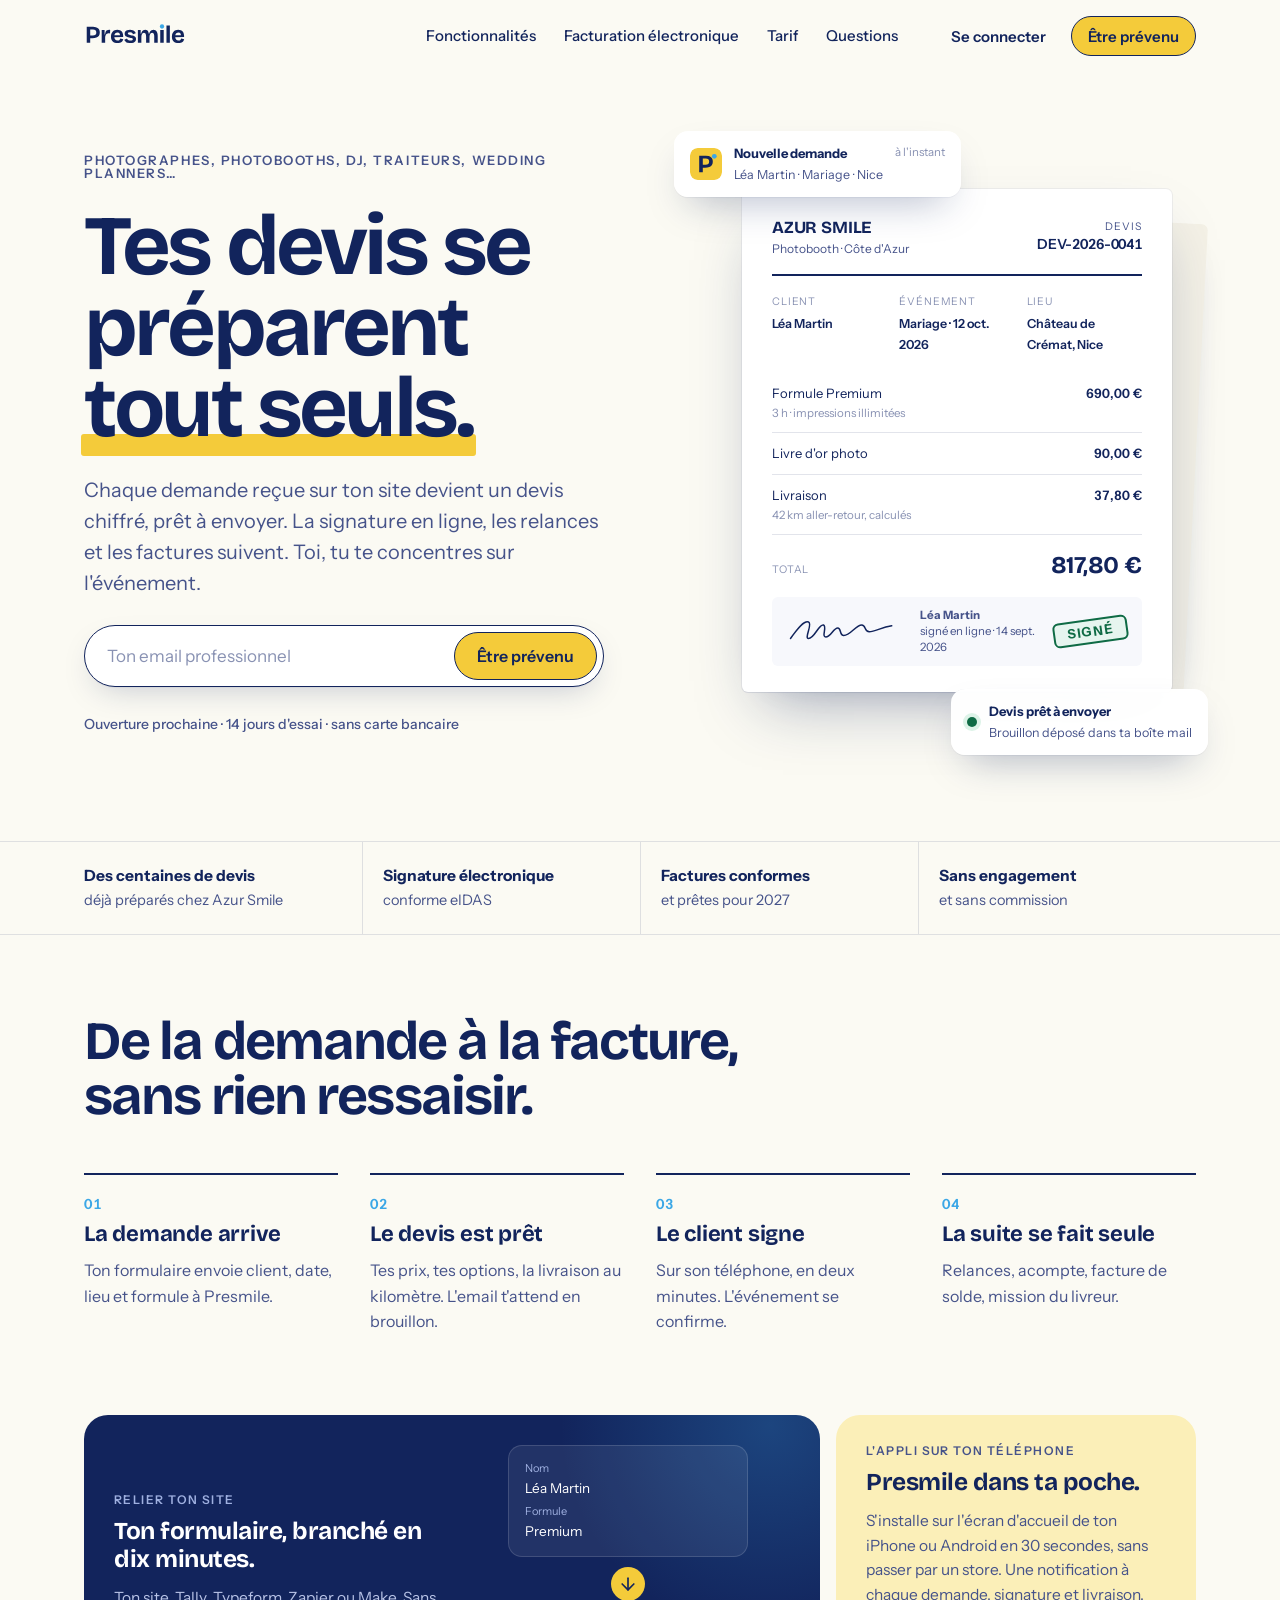
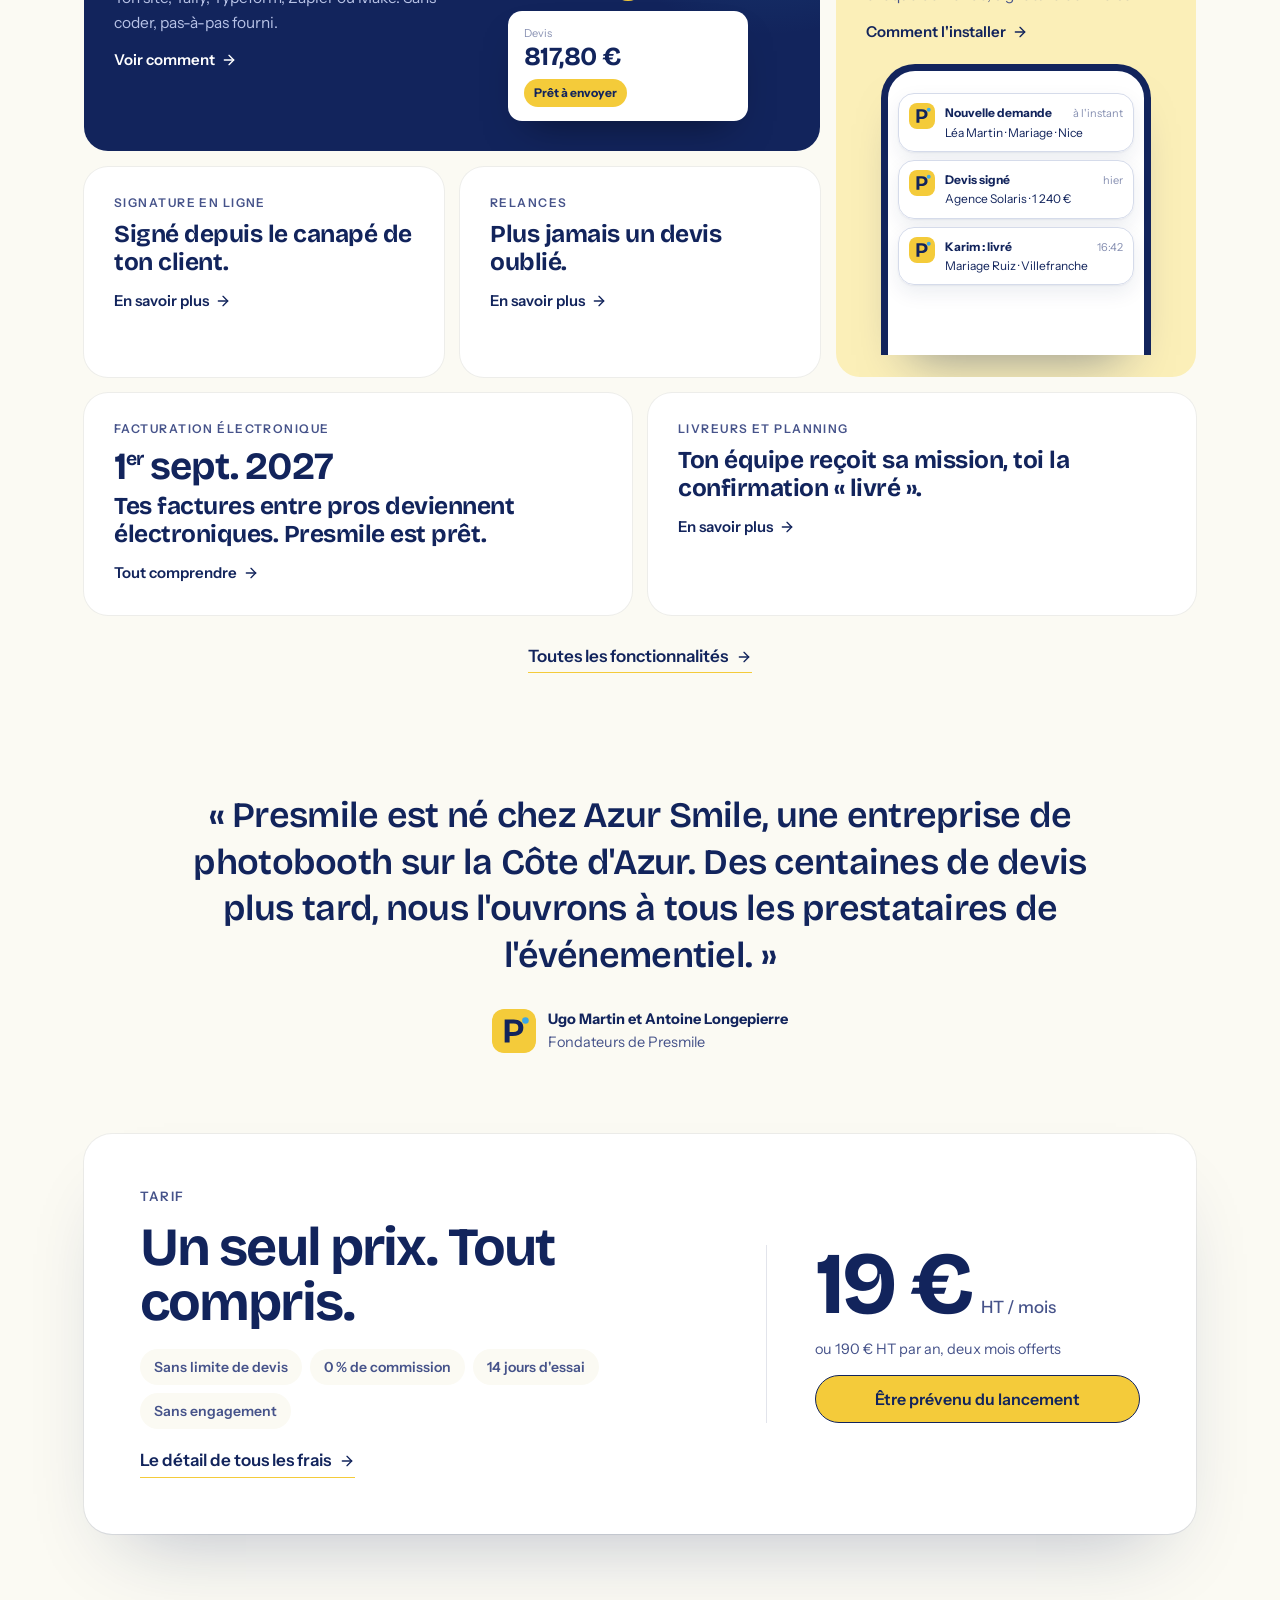
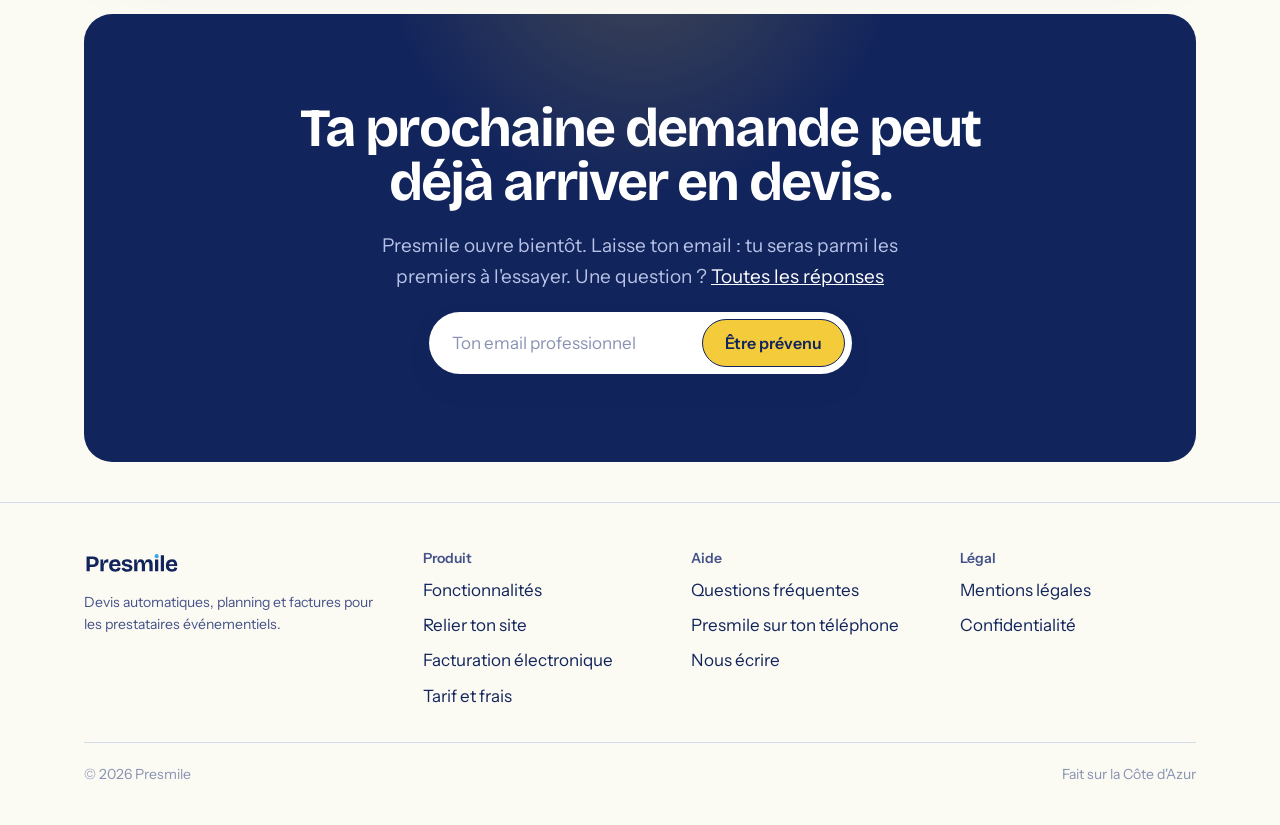
==== commit c3be4710: "Accueil plus premium et plus court (tuiles, appli téléphone, fondateurs) ; menu à 4 entrées ; e-repo" ====
--- a/index.html
+++ b/index.html
@@ -11,7 +11,7 @@
 <link rel="preload" href="assets/fonts/BricolageGrotesque-Variable.woff2" as="font" type="font/woff2" crossorigin>
 <link rel="stylesheet" href="assets/site.css">
 </head>
-<body class="has-sticky">
+<body class="has-sticky p-home">
 
 
 <!-- Icônes (tracés type Lucide) -->
@@ -42,11 +42,14 @@
     <a class="logo" href="index.html" aria-label="Presmile, accueil"><img src="assets/logo-presmile.svg" alt="Presmile" width="112" height="34"></a>
     <nav class="nav" aria-label="Navigation principale">
       <a href="fonctionnalites.html">Fonctionnalités</a>
-      <a href="connecter-ton-site.html">Relier ton site</a>
+      <a class="nav-more" href="connecter-ton-site.html">Relier ton site</a>
       <a href="facturation-electronique.html">Facturation électronique</a>
       <a href="tarif.html">Tarif</a>
-      <a href="sur-ton-telephone.html">Sur ton téléphone</a>
+      <a class="nav-more" href="sur-ton-telephone.html">Sur ton téléphone</a>
       <a href="questions.html">Questions</a>
+      <span class="nav-mobile nav-sep" aria-hidden="true"></span>
+      <a class="nav-mobile nav-login" href="https://app.presmile.fr/" data-app-link>Se connecter</a>
+      <a class="nav-mobile nav-cta" href="lancement.html">Être prévenu du lancement</a>
     </nav>
     <div class="header-cta">
       <a class="btn btn-ghost btn-sm" href="https://app.presmile.fr/" data-app-link>Se connecter</a>
@@ -58,190 +61,168 @@
 
 <main>
   <!-- ============ ACCROCHE ============ -->
-  <section class="hero">
-    <div class="wrap hero-grid">
-      <div class="hero-copy">
-        <span class="eyebrow">Photographes, photobooths, DJ et tous les prestataires événementiels</span>
-        <h1>Tes devis se préparent <span class="accent">tout seuls.</span></h1>
-        <p class="lead">Chaque demande reçue sur ton site devient un devis chiffré, prêt à envoyer. Signature en ligne, relances et factures suivent. <b style="color:var(--ink)">Toi, tu te concentres sur l'événement.</b></p>
-        <form class="hero-form" data-signup action="lancement.html">
+  <section class="p-hero">
+    <div class="wrap p-hero-grid">
+      <div class="p-hero-copy">
+        <p class="p-kicker">Photographes, photobooths, DJ, traiteurs, wedding planners…</p>
+        <h1 class="p-display">Tes devis se préparent <span class="p-mark">tout&nbsp;seuls.</span></h1>
+        <p class="p-lead">Chaque demande reçue sur ton site devient un devis chiffré, prêt à envoyer. La signature en ligne, les relances et les factures suivent. Toi, tu te concentres sur l'événement.</p>
+        <form class="hero-form p-form" data-signup action="lancement.html">
           <label class="sr-only" for="heroEmail">Ton email</label>
-          <input id="heroEmail" name="email" type="email" inputmode="email" autocomplete="email" placeholder="Ton email professionnel">
+          <input id="heroEmail" name="email" type="email" inputmode="email" autocomplete="email" autocapitalize="none" spellcheck="false" placeholder="Ton email professionnel">
           <button class="btn btn-primary" type="submit">Être prévenu</button>
         </form>
-        <p class="micro"><b>Bientôt disponible</b> · 14 jours d'essai gratuit au lancement · sans carte bancaire · 19 € HT/mois ensuite</p>
-      </div>
-
-      <div class="stage" aria-hidden="true">
-        <div class="window">
-          <div class="window-bar"><i></i><i></i><i></i></div>
-          <div class="window-body">
-            <div class="row"><span class="mini-title">Demandes</span><span class="badge citron">3 nouvelles</span></div>
-            <div class="list">
-              <div><span><b>Léa Martin</b><small>Mariage · 12/10/2026 · Château de Crémat, Nice</small></span><span class="amount">817,80 €</span></div>
-              <div><span><b>Agence Solaris</b><small>Séminaire · 17/10/2026 · Cannes</small></span><span class="amount">1 240,00 €</span></div>
-              <div><span><b>Inès Duval</b><small>Anniversaire · 19/10/2026 · Antibes</small></span><span class="amount">560,00 €</span></div>
-            </div>
-            <div class="row"><span class="mini-title" style="font-size:14px">Devis de Léa, créé tout seul</span><span class="badge">Prêt à envoyer</span></div>
-            <div class="list">
-              <div><span><b>Formule Premium</b><small>Reconnue dans ton catalogue</small></span><span class="amount">690,00 €</span></div>
-              <div><span><b>Livraison</b><small>42 km aller-retour, calculés</small></span><span class="amount">37,80 €</span></div>
-            </div>
+        <p class="p-fine">Ouverture prochaine · 14 jours d'essai · sans carte bancaire</p>
+      </div>
+
+      <div class="p-stage" aria-hidden="true">
+        <div class="p-sheet p-sheet--back"></div>
+        <div class="p-sheet">
+          <div class="p-doc-head">
+            <div><b>AZUR SMILE</b><span>Photobooth · Côte d'Azur</span></div>
+            <div class="p-doc-ref"><span>Devis</span><b>DEV-2026-0041</b></div>
+          </div>
+          <div class="p-doc-meta">
+            <div><span>Client</span><b>Léa Martin</b></div>
+            <div><span>Événement</span><b>Mariage · 12 oct. 2026</b></div>
+            <div><span>Lieu</span><b>Château de Crémat, Nice</b></div>
+          </div>
+          <div class="p-doc-lines">
+            <div><span>Formule Premium<small>3 h · impressions illimitées</small></span><b>690,00 €</b></div>
+            <div><span>Livre d'or photo</span><b>90,00 €</b></div>
+            <div><span>Livraison<small>42 km aller-retour, calculés</small></span><b>37,80 €</b></div>
+          </div>
+          <div class="p-doc-total"><span>Total</span><b>817,80 €</b></div>
+          <div class="p-doc-sign">
+            <svg viewBox="0 0 160 48" class="p-signature"><path d="M6 34c10-14 18-24 24-22 6 2-6 22 0 22 8 0 14-20 20-18 5 2-3 16 3 16 7 0 10-12 16-12 5 0 2 10 8 10 9 0 16-14 24-14 6 0 3 9 10 9 8 0 16-6 30-8"/></svg>
+            <span><b>Léa Martin</b><br>signé en ligne · 14 sept. 2026</span>
+            <span class="p-stamp">Signé</span>
           </div>
         </div>
-        <div class="phone">
-          <div class="phone-notch"></div>
-          <div class="phone-body">
-            <div class="notif"><img src="assets/monogramme.svg" alt=""><div class="n-body"><div class="n-head"><b>Nouvelle demande de devis</b><span class="when">à l'instant</span></div>Léa Martin · Mariage le 12/10 · Nice</div></div>
-            <div class="notif"><img src="assets/monogramme.svg" alt=""><div class="n-body"><div class="n-head"><b>Devis signé</b><span class="when">hier</span></div>Agence Solaris a signé le devis DEV-2026-0041.</div></div>
-            <div class="notif"><img src="assets/monogramme.svg" alt=""><div class="n-body"><div class="n-head"><b>Karim : livré et installé</b><span class="when">16:42</span></div>Mariage Ruiz · Villefranche</div></div>
-          </div>
+        <div class="p-toast p-toast--top"><img src="assets/monogramme.svg" alt=""><div><b>Nouvelle demande</b><span>Léa Martin · Mariage · Nice</span></div><em>à l'instant</em></div>
+        <div class="p-toast p-toast--bottom"><span class="p-dot"></span><div><b>Devis prêt à envoyer</b><span>Brouillon déposé dans ta boîte mail</span></div></div>
+      </div>
+    </div>
+  </section>
+
+  <!-- ============ PREUVES ============ -->
+  <div class="p-facts">
+    <div class="wrap">
+      <p><b>Des centaines de devis</b> déjà préparés chez Azur Smile</p>
+      <p><b>Signature électronique</b> conforme eIDAS</p>
+      <p><b>Factures conformes</b> et prêtes pour 2027</p>
+      <p><b>Sans engagement</b> et sans commission</p>
+    </div>
+  </div>
+
+  <!-- ============ PARCOURS ============ -->
+  <section class="p-section">
+    <div class="wrap">
+      <h2 class="p-title reveal">De la demande à la facture, sans rien ressaisir.</h2>
+      <ol class="p-steps">
+        <li class="reveal"><span class="p-num">01</span><h3>La demande arrive</h3><p>Ton formulaire envoie client, date, lieu et formule à Presmile.</p></li>
+        <li class="reveal"><span class="p-num">02</span><h3>Le devis est prêt</h3><p>Tes prix, tes options, la livraison au kilomètre. L'email t'attend en brouillon.</p></li>
+        <li class="reveal"><span class="p-num">03</span><h3>Le client signe</h3><p>Sur son téléphone, en deux minutes. L'événement se confirme.</p></li>
+        <li class="reveal"><span class="p-num">04</span><h3>La suite se fait seule</h3><p>Relances, acompte, facture de solde, mission du livreur.</p></li>
+      </ol>
+    </div>
+  </section>
+
+  <!-- ============ TUILES : CE QUE FAIT PRESMILE ============ -->
+  <section class="p-section p-section--flush">
+    <div class="wrap">
+      <div class="p-bento">
+        <a class="p-tile p-tile--dark p-tile--site reveal" href="connecter-ton-site.html">
+          <div class="p-tile-copy">
+            <p class="p-kicker p-kicker--light">Relier ton site</p>
+            <h3>Ton formulaire, branché en dix minutes.</h3>
+            <p>Ton site, Tally, Typeform, Zapier ou Make. Sans coder, pas-à-pas fourni.</p>
+            <span class="p-go">Voir comment <svg class="ic"><use href="#i-arrow"/></svg></span>
+          </div>
+          <div class="p-mini-flow" aria-hidden="true">
+            <div class="p-mini-form"><span>Nom</span>Léa Martin<span>Formule</span>Premium</div>
+            <div class="p-flow-arrow"><svg class="ic"><use href="#i-arrow"/></svg></div>
+            <div class="p-mini-quote"><span>Devis</span><b>817,80 €</b><em>Prêt à envoyer</em></div>
+          </div>
+        </a>
+
+        <a class="p-tile p-tile--citron p-tile--phone reveal" href="sur-ton-telephone.html">
+          <div class="p-tile-copy">
+            <p class="p-kicker">L'appli sur ton téléphone</p>
+            <h3>Presmile dans ta poche.</h3>
+            <p>S'installe sur l'écran d'accueil de ton iPhone ou Android en 30 secondes, sans passer par un store. Une notification à chaque demande, signature et livraison.</p>
+            <span class="p-go">Comment l'installer <svg class="ic"><use href="#i-arrow"/></svg></span>
+          </div>
+          <div class="p-mini-phone" aria-hidden="true">
+            <div class="notif"><img src="assets/monogramme.svg" alt=""><div class="n-body"><div class="n-head"><b>Nouvelle demande</b><span class="when">à l'instant</span></div>Léa Martin · Mariage · Nice</div></div>
+            <div class="notif"><img src="assets/monogramme.svg" alt=""><div class="n-body"><div class="n-head"><b>Devis signé</b><span class="when">hier</span></div>Agence Solaris · 1 240 €</div></div>
+            <div class="notif"><img src="assets/monogramme.svg" alt=""><div class="n-body"><div class="n-head"><b>Karim : livré</b><span class="when">16:42</span></div>Mariage Ruiz · Villefranche</div></div>
+          </div>
+        </a>
+
+        <a class="p-tile reveal" href="fonctionnalites.html#f-signature">
+          <p class="p-kicker">Signature en ligne</p>
+          <h3>Signé depuis le canapé de ton client.</h3>
+          <span class="p-go">En savoir plus <svg class="ic"><use href="#i-arrow"/></svg></span>
+        </a>
+        <a class="p-tile reveal" href="fonctionnalites.html#f-relances">
+          <p class="p-kicker">Relances</p>
+          <h3>Plus jamais un devis oublié.</h3>
+          <span class="p-go">En savoir plus <svg class="ic"><use href="#i-arrow"/></svg></span>
+        </a>
+        <a class="p-tile p-tile--wide reveal" href="facturation-electronique.html">
+          <p class="p-kicker">Facturation électronique</p>
+          <h3><span class="p-date">1<sup>er</sup> sept. 2027</span> Tes factures entre pros deviennent électroniques. Presmile est prêt.</h3>
+          <span class="p-go">Tout comprendre <svg class="ic"><use href="#i-arrow"/></svg></span>
+        </a>
+        <a class="p-tile p-tile--wide reveal" href="fonctionnalites.html#f-livreurs">
+          <p class="p-kicker">Livreurs et planning</p>
+          <h3>Ton équipe reçoit sa mission, toi la confirmation « livré ».</h3>
+          <span class="p-go">En savoir plus <svg class="ic"><use href="#i-arrow"/></svg></span>
+        </a>
+      </div>
+      <p class="p-more reveal"><a class="p-link" href="fonctionnalites.html">Toutes les fonctionnalités <svg class="ic"><use href="#i-arrow"/></svg></a></p>
+    </div>
+  </section>
+
+  <!-- ============ FONDATEURS ============ -->
+  <section class="p-section p-section--tight">
+    <div class="wrap">
+      <figure class="p-quote reveal">
+        <blockquote>« Presmile est né chez Azur Smile, une entreprise de photobooth sur la Côte d'Azur. Des centaines de devis plus tard, nous l'ouvrons à tous les prestataires de l'événementiel. »</blockquote>
+        <figcaption><img src="assets/monogramme.svg" alt=""><span><b>Ugo Martin et Antoine Longepierre</b>Fondateurs de Presmile</span></figcaption>
+      </figure>
+    </div>
+  </section>
+
+  <!-- ============ PRIX ============ -->
+  <section class="p-section p-section--tight" id="prix">
+    <div class="wrap">
+      <div class="p-price reveal">
+        <div class="p-price-copy">
+          <p class="p-kicker">Tarif</p>
+          <h2>Un seul prix. Tout compris.</h2>
+          <ul class="p-chips"><li>Sans limite de devis</li><li>0 % de commission</li><li>14 jours d'essai</li><li>Sans engagement</li></ul>
+          <a class="p-link" href="tarif.html">Le détail de tous les frais <svg class="ic"><use href="#i-arrow"/></svg></a>
         </div>
-      </div>
-    </div>
-  </section>
-
-  <!-- ============ CONFIANCE ============ -->
-  <div class="trust">
-    <div class="wrap">
-      <span><svg class="ic"><use href="#i-shield"/></svg>Factures conformes, format Factur-X</span>
-      <span><svg class="ic"><use href="#i-pen"/></svg>Signature électronique eIDAS</span>
-      <span><svg class="ic"><use href="#i-check"/></svg>Sans engagement, sans commission</span>
-      <span><svg class="ic"><use href="#i-truck"/></svg>Né chez Azur Smile, photobooth sur la Côte d'Azur</span>
-    </div>
-  </div>
-
-  <!-- ============ AVANT / APRÈS ============ -->
-  <section>
-    <div class="wrap">
-      <div class="section-head center"><h2>Ton administratif, avant et après</h2></div>
-      <div class="compare">
-        <div class="before">
-          <h3>Sans Presmile</h3>
-          <ul>
-            <li>Tu recopies chaque demande dans ton tableur ou ton logiciel</li>
-            <li>Tu cherches tes prix et tu calcules la livraison à la main</li>
-            <li>Tu écris chaque email de devis, puis tu oublies de relancer</li>
-            <li>Tu appelles ton livreur pour lui redonner l'adresse et l'heure</li>
-            <li>Tu te demandes si tes factures sont en règle pour 2027</li>
-          </ul>
-        </div>
-        <div class="after">
-          <h3>Avec Presmile</h3>
-          <ul>
-            <li>La demande arrive toute seule, déjà transformée en devis</li>
-            <li>Formule, options et livraison sont calculées pour toi</li>
-            <li>L'email est prêt dans ta boîte mail, la relance aussi</li>
-            <li>Ton livreur a sa fiche mission et te confirme la livraison</li>
-            <li>Tes factures sont conformes et prêtes pour la réforme</li>
-          </ul>
-        </div>
-      </div>
-    </div>
-  </section>
-
-  <!-- ============ 3 BÉNÉFICES ============ -->
-  <section style="padding-top: 0;">
-    <div class="wrap">
-      <div class="section-head center"><span class="eyebrow">Ce que tu y gagnes</span><h2>Moins d'administratif, plus d'événements</h2></div>
-      <div class="benefits">
-        <div class="benefit">
-          <span class="ic-tile"><svg class="ic"><use href="#i-zap"/></svg></span>
-          <h3>Des devis automatiques depuis ton site</h3>
-          <p>Relie ton formulaire (ton site, Tally, Typeform, Zapier, Make) : client, événement et devis se créent seuls, livraison comprise.</p>
-          <a class="more" href="connecter-ton-site.html">Relier ton site <svg class="ic"><use href="#i-arrow"/></svg></a>
-        </div>
-        <div class="benefit">
-          <span class="ic-tile"><svg class="ic"><use href="#i-pen"/></svg></span>
-          <h3>Signés en ligne, relancés sans effort</h3>
-          <p>Ton client signe depuis son téléphone, l'événement se confirme. Sans réponse ? La relance t'attend, prête à partir.</p>
-          <a class="more" href="fonctionnalites.html#f-signature">La signature et les relances <svg class="ic"><use href="#i-arrow"/></svg></a>
-        </div>
-        <div class="benefit">
-          <span class="ic-tile"><svg class="ic"><use href="#i-truck"/></svg></span>
-          <h3>Ton équipe et tes factures en ordre</h3>
-          <p>Une appli pour tes livreurs, prévenus de chaque changement, questionnaire et déroulé du jour J pour tes clients, factures conformes : tout est au même endroit.</p>
-          <a class="more" href="fonctionnalites.html#f-livreurs">Les livreurs et les factures <svg class="ic"><use href="#i-arrow"/></svg></a>
-        </div>
-      </div>
-      <p class="also">Et aussi : <a href="fonctionnalites.html#f-metier">réglé pour ton métier</a>, espace client, planning et Google Agenda, matériel, <a href="sur-ton-telephone.html">notifications sur ton téléphone</a>… <a href="fonctionnalites.html">Voir toutes les fonctionnalités</a></p>
-    </div>
-  </section>
-
-  <!-- ============ DÉMARRAGE ============ -->
-  <section style="padding-top: 0;">
-    <div class="wrap">
-      <div class="section-head center"><span class="eyebrow">Démarrer</span><h2>Prêt en trois étapes</h2></div>
-      <div class="steps3">
-        <div><span class="dur">1 minute</span><h3>Crée ton compte</h3><p>Ton prénom, ton email, un mot de passe. Pas de carte bancaire.</p></div>
-        <div><span class="dur">Quelques minutes</span><h3>Ajoute tes formules</h3><p>Ton catalogue, ton logo, tes conditions. Relie ton formulaire et ta boîte mail.</p></div>
-        <div><span class="dur">Dès la première demande</span><h3>Reçois tes devis</h3><p>Chaque demande arrive en devis prêt à relire et envoyer.</p></div>
-      </div>
-      <div style="text-align:center; margin-top: 28px;"><a class="btn btn-primary" href="lancement.html">Être prévenu du lancement <svg class="ic"><use href="#i-arrow"/></svg></a></div>
-    </div>
-  </section>
-
-  <!-- ============ PRIX ============ -->
-  <section style="padding-top: 0;">
-    <div class="wrap">
-      <div class="pricebox">
-        <div style="display:grid; gap:14px;">
-          <span class="eyebrow">Tarif</span>
-          <h2 style="font-size: clamp(28px, 3.4vw, 40px);">Tout compris, un seul prix</h2>
-          <ul class="checks">
-            <li>Toutes les fonctions, sans limite de devis, de factures ni de livreurs</li>
-            <li>14 jours gratuits, sans carte bancaire</li>
-            <li>Sans engagement : tu arrêtes quand tu veux</li>
-            <li>Si tu ne t'abonnes pas, rien n'est facturé</li>
-          </ul>
-          <a class="more" href="tarif.html">Voir le détail de tous les frais <svg class="ic"><use href="#i-arrow"/></svg></a>
-        </div>
-        <div style="display:grid; gap:12px; justify-items:start;">
-          <div class="price"><b>19</b><span>€ HT / mois</span></div>
-          <span class="per-day">Moins de 0,65 € par jour</span>
-          <span class="muted small">ou 190 € HT / an, deux mois offerts</span>
+        <div class="p-price-box">
+          <div class="p-amount"><b>19 €</b><span>HT / mois</span></div>
+          <p>ou 190 € HT par an, deux mois offerts</p>
           <a class="btn btn-primary btn-block" href="lancement.html">Être prévenu du lancement</a>
         </div>
       </div>
     </div>
   </section>
 
-  <!-- ============ URGENCE (FACTURATION ÉLECTRONIQUE) ============ -->
-  <section style="padding-top: 0;">
-    <div class="wrap">
-      <div class="urgency">
-        <div style="display:grid; gap:10px;">
-          <h2>1er septembre 2027 : tes factures entre pros devront être électroniques</h2>
-          <p>Prends l'habitude dès maintenant, sans rien changer à ta façon de facturer : Presmile génère le bon format et le transmet pour toi.</p>
-        </div>
-        <a class="btn btn-primary" href="facturation-electronique.html">Tout comprendre en 2 minutes</a>
-      </div>
-    </div>
-  </section>
-
-  <!-- ============ OBJECTIONS ============ -->
-  <section style="padding-top: 0;">
-    <div class="wrap">
-      <div class="section-head center"><h2>Les questions qu'on nous pose</h2></div>
-      <div class="faq">
-        <details><summary>Le devis part tout seul chez mon client ?</summary><p>Non. Le devis est créé tout seul et l'email est rédigé dans ta boîte mail, mais c'est toi qui relis et qui envoies.</p></details>
-        <details><summary>Je dois donner ma carte bancaire pour essayer ?</summary><p>Non. 14 jours pour tout tester avec tes vraies prestas. Tu t'abonnes seulement si Presmile te convient.</p></details>
-        <details><summary>Y a-t-il des frais en plus des 19 € ?</summary><p>Seulement si tu choisis ces options : 2 € HT une seule fois pour activer la facturation électronique, et ta consommation d'IA si tu relies un assistant. Aucune commission sur ton chiffre d'affaires. <a href="tarif.html#frais">Le détail des frais</a></p></details>
-        <details><summary>Mon métier n'est pas le photobooth, ça marche pour moi ?</summary><p>Oui. À l'inscription, tu choisis ton métier : photobooth, photographe, vidéaste, DJ ou musicien, traiteur, décorateur ou fleuriste, wedding planner… Presmile prépare un catalogue de départ, le questionnaire client et le déroulé du jour J adaptés, et tout reste modifiable. <a href="fonctionnalites.html#f-metier">Voir le détail</a></p></details>
-      </div>
-      <p class="also"><a href="questions.html">Toutes les questions</a></p>
-    </div>
-  </section>
-
   <!-- ============ APPEL FINAL ============ -->
-  <section style="padding-top: 0;">
-    <div class="wrap">
-      <div class="cta-final">
-        <h2>Ta prochaine demande peut déjà arriver en devis</h2>
-        <p>Presmile ouvre bientôt. Laisse ton email : tu seras parmi les premiers à pouvoir l'essayer.</p>
-        <form class="hero-form" data-signup action="lancement.html" style="width:100%;">
+  <section class="p-section p-section--tight">
+    <div class="wrap">
+      <div class="cta-final p-final">
+        <h2>Ta prochaine demande peut déjà arriver en devis.</h2>
+        <p>Presmile ouvre bientôt. Laisse ton email : tu seras parmi les premiers à l'essayer. Une question ? <a href="questions.html">Toutes les réponses</a></p>
+        <form class="hero-form p-form" data-signup action="lancement.html">
           <label class="sr-only" for="finalEmail">Ton email</label>
-          <input id="finalEmail" name="email" type="email" inputmode="email" autocomplete="email" placeholder="Ton email professionnel">
+          <input id="finalEmail" name="email" type="email" inputmode="email" autocomplete="email" autocapitalize="none" spellcheck="false" placeholder="Ton email professionnel">
           <button class="btn btn-primary" type="submit">Être prévenu</button>
         </form>
       </div>
@@ -256,7 +237,7 @@
       <p class="muted small">Devis automatiques, planning et factures pour les prestataires événementiels.</p>
     </div>
     <div><h4>Produit</h4><ul><li><a href="fonctionnalites.html">Fonctionnalités</a></li><li><a href="connecter-ton-site.html">Relier ton site</a></li><li><a href="facturation-electronique.html">Facturation électronique</a></li><li><a href="tarif.html">Tarif et frais</a></li></ul></div>
-    <div><h4>Aide</h4><ul><li><a href="questions.html">Questions fréquentes</a></li><li><a href="sur-ton-telephone.html">Presmile sur ton téléphone</a></li><li><a href="mailto:contact@presmile.fr">Nous écrire</a></li></ul></div>
+    <div><h4>Aide</h4><ul><li><a href="questions.html">Questions fréquentes</a></li><li><a href="sur-ton-telephone.html">Presmile sur ton téléphone</a></li><li><a href="mailto:presmile.support@gmail.com">Nous écrire</a></li></ul></div>
     <div><h4>Légal</h4><ul><li><a href="mentions-legales.html">Mentions légales</a></li><li><a href="confidentialite.html">Confidentialité</a></li></ul></div>
     <div class="legal"><span>© 2026 Presmile</span><span>Fait sur la Côte d'Azur</span></div>
   </div>
--- a/assets/site.css
+++ b/assets/site.css
@@ -65,7 +65,7 @@
 .nav a:hover { background: var(--sunken); }
 .header-cta { display: flex; gap: 8px; align-items: center; }
 .menu-btn { display: none; margin-left: auto; width: 44px; height: 44px; border-radius: 12px; border: 1.5px solid var(--line); background: var(--card); color: var(--ink); cursor: pointer; align-items: center; justify-content: center; }
-@media (max-width: 1240px) {
+@media (max-width: 1080px) {
   .nav, .header-cta .btn-ghost { display: none; }
   .header-cta { margin-left: auto; }
   .menu-btn { display: inline-flex; margin-left: 0; }
@@ -514,3 +514,359 @@
 .prose p { color: var(--ink-2); }
 mark.todo { background: #FDEBC3; color: #7A4B00; padding: 0 4px; border-radius: 4px; font-weight: 600; }
 .field select:invalid { color: var(--ink-2); }
+
+/* ---- v5 : confort sur téléphone ---- */
+html { -webkit-text-size-adjust: 100%; }
+a, button, summary, label { -webkit-tap-highlight-color: rgba(18,36,92,.08); }
+.nav .nav-mobile { display: none; }
+body.menu-open { overflow: hidden; }
+.menu-backdrop { display: none; }
+
+@media (max-width: 1080px) {
+  /* Menu : panneau sous l'en-tête, grandes lignes faciles à toucher, fermeture au toucher en dehors */
+  .site-header.open .nav { gap: 2px; max-height: calc(100dvh - 64px); overflow-y: auto; overscroll-behavior: contain; padding: 8px 12px calc(16px + env(safe-area-inset-bottom)); }
+  .site-header.open .nav a { display: flex; align-items: center; justify-content: space-between; min-height: 52px; padding: 0 14px; border-radius: 12px; }
+  .site-header.open .nav a::after { content: "›"; font-size: 22px; color: var(--ink-3); }
+  .site-header.open .nav a.active { background: var(--citron-soft); }
+  .site-header.open .nav .nav-mobile { display: flex; }
+  .site-header.open .nav .nav-sep { display: block; height: 1px; background: var(--line); margin: 8px 6px; min-height: 0; padding: 0; }
+  .site-header.open .nav .nav-cta { justify-content: center; margin-top: 4px; background: var(--citron); border: 1.5px solid var(--ink); border-radius: 999px; font-weight: 700; }
+  .site-header.open .nav .nav-cta::after, .site-header.open .nav .nav-login::after { content: none; }
+  .site-header.open .nav .nav-login { justify-content: center; border: 1.5px solid var(--line-strong); border-radius: 999px; font-weight: 600; }
+  .site-header.open .menu-btn { background: var(--sunken); }
+  body.menu-open .menu-backdrop { display: block; position: fixed; inset: 0; z-index: 40; background: rgba(18,36,92,.28); }
+  body.menu-open .sticky-cta { transform: translateY(110%); }
+}
+
+@media (max-width: 760px) {
+  .site-header .wrap { height: 64px; }
+  .site-header.open .nav { top: 64px; }
+  html { scroll-padding-top: 76px; }
+  section { padding: 48px 0; }
+  .section-head { margin-bottom: 28px; gap: 10px; }
+  .section-head p, .page-head p { font-size: 17px; }
+  .page-head { padding: 32px 0 0; }
+  .hero { padding: 24px 0 32px; }
+  .hero-copy { gap: 18px; }
+  .hero .lead { font-size: 18px; }
+  .eyebrow { font-size: 13.5px; }
+  footer { margin-top: 48px; padding-top: 36px; }
+  footer ul { gap: 0; }
+  footer ul a { display: inline-block; padding: 9px 0; }
+  .cta-final { padding: 40px 18px; }
+  .cta-final p { font-size: 17px; }
+
+  /* Bandeau de confiance : liste alignée à gauche plutôt que lignes centrées irrégulières */
+  .trust .wrap { display: grid; justify-content: start; gap: 10px; padding-top: 16px; padding-bottom: 16px; }
+  .trust span { font-size: 14.5px; align-items: flex-start; }
+  .trust .ic { margin-top: 2px; }
+
+  /* Cartes plus compactes : icône à côté du titre, numéro à côté de l'étape */
+  .benefit, .strength { grid-template-columns: 44px 1fr; column-gap: 14px; row-gap: 10px; padding: 20px; align-items: center; }
+  .benefit > *, .strength > * { grid-column: 1 / -1; }
+  .benefit .ic-tile, .strength .ic-tile { grid-column: 1; width: 44px; height: 44px; }
+  .benefit .ic-tile + h3, .strength .ic-tile + h3 { grid-column: 2; }
+  .steps3 > div { grid-template-columns: 34px 1fr; column-gap: 14px; row-gap: 4px; padding: 18px; }
+  .steps3 > div::before { grid-row: 1 / span 3; }
+  .steps3 > div > * { grid-column: 2; }
+  .step { padding: 16px; }
+  .compare > div { padding: 22px 20px; }
+  .card { padding: 18px; }
+  .pricebox .price b { font-size: 52px; }
+
+  /* Liens « → » et petits boutons : au moins 44 px de hauteur à toucher */
+  .more { min-height: 44px; margin: -6px 0; }
+  .billing-toggle button { min-height: 44px; }
+  .faq summary { padding: 16px 0; min-height: 52px; align-items: center; }
+
+  /* Barre d'essai du bas : une seule ligne, moins haute */
+  .sticky-cta { padding: 10px 16px calc(10px + env(safe-area-inset-bottom)); }
+  .sticky-cta small { display: none; }
+  body.has-sticky { padding-bottom: 72px; }
+  body.typing .sticky-cta { transform: translateY(110%); }
+
+  /* Sommaire des fonctionnalités : une barre qui défile de côté et reste sous l'en-tête */
+  .toc { position: sticky; top: 64px; z-index: 30; flex-wrap: nowrap; justify-content: flex-start; overflow-x: auto; scrollbar-width: none; margin: 0 -16px 24px; padding: 10px 16px; background: var(--page); border-bottom: 1px solid var(--line); box-shadow: 0 6px 12px -8px rgba(18,36,92,.18); -webkit-overflow-scrolling: touch; scroll-snap-type: x proximity; }
+  .toc::-webkit-scrollbar { display: none; }
+  .toc a { flex: none; min-height: 40px; display: inline-flex; align-items: center; scroll-snap-align: start; }
+  .toc a.active { background: var(--inverse); color: #fff; border-color: var(--inverse); }
+  html:has(.toc) { scroll-padding-top: 140px; }
+
+  /* Formulaire d'inscription au lancement : le formulaire d'abord, sans cadre superflu */
+  .signup { padding-top: 16px; gap: 28px; }
+}
+
+@media (max-width: 480px) {
+  .stage .window-body { padding: 14px; gap: 10px; font-size: 13px; }
+  .hero-form .btn { min-height: 52px; }
+}
+
+/* Menu sur ordinateur : 4 entrées, les autres pages restent dans le menu du téléphone et le bas de page */
+@media (min-width: 1081px) { .nav .nav-more { display: none; } }
+
+/* ==================================================================
+   v6 : accueil « premium » (même charte : bleu nuit, citron, azur, crème)
+   Moins de cases, une typographie plus éditoriale, de vrais documents.
+   ================================================================== */
+.p-home { --ink-soft: #2C3A72; --hair: rgba(18,36,92,.12); }
+.p-home section { padding: 96px 0; }
+.p-section--tight { padding: 40px 0 !important; }
+.p-kicker { font: 600 13px/1 var(--font-body); letter-spacing: .12em; text-transform: uppercase; color: var(--ink-2); }
+.p-kicker--light { color: #9FB0E0; }
+.p-home h2 { font-size: clamp(32px, 4.2vw, 56px); letter-spacing: -0.035em; line-height: 1.02; }
+.p-link { display: inline-flex; align-items: center; gap: 8px; min-height: 44px; font-weight: 600; color: var(--ink); text-decoration: none; border-bottom: 1.5px solid var(--citron); width: fit-content; padding-bottom: 2px; min-height: 0; }
+.p-link .ic { width: 16px; height: 16px; transition: transform .2s; }
+.p-link:hover .ic { transform: translateX(3px); }
+.p-link--light { color: #fff; }
+
+/* Accroche */
+.p-hero { padding: 72px 0 96px !important; overflow: hidden; }
+.p-hero-grid { display: grid; grid-template-columns: 1.05fr .95fr; gap: 72px; align-items: center; }
+.p-hero-copy { display: grid; gap: 26px; }
+.p-display { font-size: clamp(46px, 6.6vw, 92px); line-height: .96; letter-spacing: -0.045em; font-weight: 700; }
+.p-mark { position: relative; white-space: nowrap; }
+.p-mark::after { content: ""; position: absolute; left: -.04em; right: -.04em; bottom: .04em; height: .26em; background: var(--citron); z-index: -1; border-radius: 3px; }
+.p-lead { font-size: 20px; line-height: 1.55; color: var(--ink-2); max-width: 520px; }
+.p-form { box-shadow: 0 1px 0 rgba(18,36,92,.04), 0 12px 32px -12px rgba(18,36,92,.25); }
+.p-fine { color: var(--ink-2); font-size: 14px; font-weight: 500; }
+
+/* Le devis en visuel */
+.p-stage { position: relative; height: 600px; }
+.p-sheet { position: absolute; top: 44px; left: 40px; right: 24px; background: #fff; border-radius: 6px; padding: 30px 30px 26px;
+  box-shadow: 0 1px 1px rgba(18,36,92,.06), 0 30px 60px -20px rgba(18,36,92,.35), 0 0 0 1px rgba(18,36,92,.05); font-size: 13px; display: grid; gap: 18px; }
+.p-sheet--back { top: 68px; left: 64px; right: 0; height: 470px; transform: rotate(3deg); background: #F4F1E6; box-shadow: 0 20px 40px -24px rgba(18,36,92,.3); padding: 0; }
+.p-doc-head { display: flex; justify-content: space-between; align-items: flex-start; padding-bottom: 16px; border-bottom: 2px solid var(--ink); }
+.p-doc-head b { display: block; font: 700 17px/1.1 var(--font-display); letter-spacing: -.01em; }
+.p-doc-head span { color: var(--ink-2); font-size: 12px; }
+.p-doc-ref { text-align: right; }
+.p-doc-ref span { display: block; text-transform: uppercase; letter-spacing: .1em; font-size: 10.5px; }
+.p-doc-ref b { font: 600 14px/1.2 var(--font-body); font-variant-numeric: tabular-nums; }
+.p-doc-meta { display: grid; grid-template-columns: repeat(3, 1fr); gap: 12px; }
+.p-doc-meta span, .p-doc-total span { display: block; color: var(--ink-3); font-size: 10.5px; text-transform: uppercase; letter-spacing: .08em; margin-bottom: 2px; }
+.p-doc-meta b { font-weight: 600; font-size: 12.5px; }
+.p-doc-lines { display: grid; }
+.p-doc-lines div { display: flex; justify-content: space-between; gap: 12px; padding: 10px 0; border-bottom: 1px solid var(--hair); }
+.p-doc-lines small { display: block; color: var(--ink-3); font-size: 11.5px; }
+.p-doc-lines b, .p-doc-total b { font-variant-numeric: tabular-nums; font-weight: 600; white-space: nowrap; }
+.p-doc-total { display: flex; justify-content: space-between; align-items: baseline; }
+.p-doc-total span { margin: 0; }
+.p-doc-total b { font: 700 24px/1 var(--font-display); letter-spacing: -.02em; }
+.p-doc-sign { display: flex; align-items: center; gap: 14px; background: #F7F8FC; border-radius: 6px; padding: 10px 14px; color: var(--ink-2); font-size: 11.5px; line-height: 1.4; }
+.p-signature { width: 120px; height: 36px; flex: none; fill: none; stroke: var(--ink); stroke-width: 2; stroke-linecap: round; stroke-linejoin: round; }
+.p-stamp { margin-left: auto; flex: none; transform: rotate(-8deg); border: 2px solid var(--ok); color: var(--ok); border-radius: 6px; padding: 4px 12px; font: 700 13px/1 var(--font-body); letter-spacing: .14em; text-transform: uppercase; background: rgba(221,243,232,.6); }
+.p-toast { position: absolute; display: flex; align-items: center; gap: 12px; background: rgba(255,255,255,.97); border-radius: 14px; padding: 12px 16px; font-size: 13px;
+  box-shadow: 0 1px 1px rgba(18,36,92,.06), 0 18px 40px -16px rgba(18,36,92,.35); backdrop-filter: blur(6px); }
+.p-toast img { width: 32px; height: 32px; border-radius: 8px; }
+.p-toast b { display: block; font-weight: 700; }
+.p-toast span { color: var(--ink-2); font-size: 12.5px; }
+.p-toast em { font-style: normal; color: var(--ink-3); font-size: 11.5px; align-self: flex-start; }
+.p-toast--top { top: -14px; left: -28px; }
+.p-toast--bottom { bottom: -10px; right: -12px; }
+.p-dot { width: 10px; height: 10px; border-radius: 50%; background: var(--ok); box-shadow: 0 0 0 4px var(--ok-bg); flex: none; }
+
+/* Preuves */
+.p-facts { border-top: 1px solid var(--hair); border-bottom: 1px solid var(--hair); }
+.p-facts .wrap { display: grid; grid-template-columns: repeat(4, 1fr); }
+.p-facts p { padding: 22px 20px; font-size: 14.5px; color: var(--ink-2); border-left: 1px solid var(--hair); }
+.p-facts p:first-child { border-left: 0; padding-left: 0; }
+.p-facts b { display: block; color: var(--ink); font-weight: 700; font-size: 15.5px; }
+
+/* Titres de section */
+.p-head { display: grid; grid-template-columns: 1.5fr 1fr; gap: 48px; align-items: end; margin-bottom: 64px; }
+.p-head p, .p-two-head p { font-size: 18px; color: var(--ink-2); }
+
+/* Parcours en 4 temps */
+.p-steps { list-style: none; margin: 0; padding: 0; display: grid; grid-template-columns: repeat(4, 1fr); gap: 32px; }
+.p-steps li { border-top: 2px solid var(--ink); padding-top: 22px; display: grid; gap: 10px; align-content: start; }
+.p-num { font: 600 14px/1 var(--font-body); color: var(--azur); letter-spacing: .08em; font-variant-numeric: tabular-nums; }
+.p-steps h3 { font-size: 22px; }
+.p-steps p { color: var(--ink-2); font-size: 16px; }
+
+/* Section bleu nuit */
+.p-dark { background: var(--inverse); color: #E9ECF7; position: relative; overflow: hidden; }
+.p-dark::before { content: ""; position: absolute; width: 640px; height: 640px; right: -180px; top: -260px; border-radius: 50%; background: radial-gradient(closest-side, rgba(59,167,230,.22), transparent); pointer-events: none; }
+.p-dark h2 { color: #fff; }
+.p-split { display: grid; grid-template-columns: .9fr 1.1fr; gap: 72px; align-items: center; position: relative; }
+.p-split-copy { display: grid; gap: 22px; }
+.p-split-copy > p:not(.p-kicker) { color: #B7C2E6; font-size: 18px; }
+.p-flow { display: grid; grid-template-columns: 1fr auto 1fr; gap: 18px; align-items: center; }
+.p-flow-card { background: rgba(255,255,255,.06); border: 1px solid rgba(255,255,255,.12); border-radius: 14px; padding: 20px; display: grid; gap: 10px; }
+.p-flow-card--result { background: #fff; color: var(--ink); border-color: #fff; box-shadow: 0 30px 60px -24px rgba(0,0,0,.5); }
+.p-flow-label { font-size: 11.5px; text-transform: uppercase; letter-spacing: .1em; color: #9FB0E0; margin-bottom: 4px; }
+.p-flow-card--result .p-flow-label { color: var(--ink-3); }
+.p-field { background: rgba(255,255,255,.08); border-radius: 8px; padding: 8px 12px; font-size: 13.5px; color: #fff; }
+.p-field span { display: block; font-size: 11px; color: #9FB0E0; }
+.p-result { display: flex; justify-content: space-between; gap: 10px; padding: 8px 0; border-bottom: 1px solid var(--hair); font-size: 13.5px; }
+.p-result span { color: var(--ink-2); }
+.p-result b { font-variant-numeric: tabular-nums; }
+.p-ready { margin-top: 6px; text-align: center; background: var(--citron); border-radius: 999px; padding: 9px; font-weight: 700; font-size: 13.5px; }
+.p-flow-arrow { width: 44px; height: 44px; border-radius: 50%; background: var(--citron); color: var(--ink); display: grid; place-items: center; }
+
+/* Deux colonnes : titre collant + liste éditoriale */
+.p-two { display: grid; grid-template-columns: .85fr 1.15fr; gap: 72px; align-items: start; }
+.p-two-head { display: grid; gap: 20px; position: sticky; top: 120px; }
+.p-list { margin: 0; display: grid; }
+.p-list div { display: grid; grid-template-columns: 220px 1fr; gap: 24px; padding: 26px 0; border-top: 1px solid var(--hair); }
+.p-list div:last-child { border-bottom: 1px solid var(--hair); }
+.p-list dt { font: 700 19px/1.3 var(--font-display); letter-spacing: -.01em; }
+.p-list dd { margin: 0; color: var(--ink-2); font-size: 16.5px; }
+
+/* Mot du fondateur */
+.p-quote { margin: 0 auto; max-width: 900px; display: grid; gap: 28px; text-align: center; justify-items: center; }
+.p-quote blockquote { margin: 0; font: 600 clamp(24px, 2.8vw, 36px)/1.3 var(--font-display); letter-spacing: -.02em; color: var(--ink); }
+.p-quote figcaption { display: flex; align-items: center; gap: 12px; text-align: left; font-size: 14.5px; color: var(--ink-2); }
+.p-quote figcaption img { width: 44px; height: 44px; border-radius: 12px; }
+.p-quote figcaption b { display: block; color: var(--ink); }
+
+/* Chiffres */
+.p-figures { display: grid; grid-template-columns: repeat(3, 1fr); }
+.p-figures div { display: grid; gap: 8px; padding: 8px 32px; border-left: 1px solid var(--hair); }
+.p-figures div:first-child { border-left: 0; padding-left: 0; }
+.p-figures b { font: 700 clamp(56px, 7vw, 96px)/.9 var(--font-display); letter-spacing: -.05em; color: var(--ink); }
+.p-figures span { color: var(--ink-2); font-size: 16px; max-width: 240px; }
+
+/* Prix */
+.p-price { display: grid; grid-template-columns: 1.2fr .8fr; gap: 64px; align-items: center; background: #fff; border-radius: 28px; padding: 56px; box-shadow: 0 1px 1px rgba(18,36,92,.05), 0 40px 80px -40px rgba(18,36,92,.3), 0 0 0 1px rgba(18,36,92,.06); }
+.p-price-copy { display: grid; gap: 18px; }
+.p-price-copy > p:not(.p-kicker) { color: var(--ink-2); font-size: 17px; }
+.p-price-box { display: grid; gap: 14px; padding-left: 48px; border-left: 1px solid var(--hair); }
+.p-amount { display: flex; align-items: baseline; gap: 10px; }
+.p-amount b { font: 700 88px/.9 var(--font-display); letter-spacing: -.05em; }
+.p-amount span { color: var(--ink-2); font-weight: 500; }
+.p-price-box p { color: var(--ink-2); font-size: 14.5px; }
+
+/* Bandeau facturation électronique */
+.p-band { display: grid; grid-template-columns: auto 1fr auto; gap: 32px; align-items: center; text-decoration: none; color: inherit; border-top: 1px solid var(--hair); border-bottom: 1px solid var(--hair); padding: 28px 0; }
+.p-band-date { font: 700 clamp(28px, 3vw, 40px)/1 var(--font-display); letter-spacing: -.03em; color: var(--ink); white-space: nowrap; }
+.p-band-date sup { font-size: .5em; }
+.p-band-text { color: var(--ink-2); font-size: 16.5px; }
+.p-band-text strong { color: var(--ink); }
+.p-band-go { justify-self: start; display: inline-flex; align-items: center; gap: 8px; font-weight: 600; white-space: nowrap; border-bottom: 1.5px solid var(--citron); }
+.p-band:hover .p-band-go .ic { transform: translateX(3px); }
+.p-band-go .ic { width: 16px; height: 16px; transition: transform .2s; }
+
+/* Questions : liste fine, sans cadres */
+.p-faq { display: grid; border-top: 1px solid var(--hair); }
+.p-faq details { border-bottom: 1px solid var(--hair); }
+.p-faq summary { cursor: pointer; list-style: none; padding: 24px 0; font: 600 18px/1.35 var(--font-body); display: flex; justify-content: space-between; gap: 24px; align-items: center; }
+.p-faq summary::-webkit-details-marker { display: none; }
+.p-faq summary::after { content: ""; flex: none; width: 12px; height: 12px; border-right: 2px solid var(--ink); border-bottom: 2px solid var(--ink); transform: rotate(45deg) translateY(-3px); transition: transform .2s; }
+.p-faq details[open] summary::after { transform: rotate(-135deg) translateY(-3px); }
+.p-faq details p { padding: 0 0 24px; color: var(--ink-2); max-width: 640px; }
+
+/* Appel final */
+.p-final { background: var(--inverse); color: #E9ECF7; padding: 88px 32px; border-radius: 28px; position: relative; overflow: hidden; }
+.p-final::before { content: ""; position: absolute; width: 520px; height: 520px; left: 50%; top: -340px; transform: translateX(-50%); border-radius: 50%; background: radial-gradient(closest-side, rgba(244,203,58,.22), transparent); }
+.p-final > * { position: relative; }
+.p-final h2 { color: #fff; max-width: 760px; }
+.p-final p { color: #B7C2E6; }
+.p-final .hero-form { border-color: transparent; }
+
+/* Apparition douce au défilement (sans JavaScript ou mouvement réduit : tout est visible d'office) */
+.js-reveal .reveal { opacity: 0; transform: translateY(14px); transition: opacity .7s ease, transform .7s cubic-bezier(.2,.7,.2,1); }
+.js-reveal .reveal.in { opacity: 1; transform: none; }
+@media (prefers-reduced-motion: reduce) { .js-reveal .reveal { opacity: 1; transform: none; transition: none; } }
+
+/* Tablette et téléphone */
+@media (max-width: 1080px) {
+  .p-hero-grid, .p-split, .p-two, .p-price, .p-head { grid-template-columns: 1fr; gap: 40px; }
+  .p-two-head { position: static; }
+  .p-steps { grid-template-columns: 1fr 1fr; }
+  .p-stage { height: 540px; max-width: 560px; }
+  .p-price-box { padding-left: 0; border-left: 0; padding-top: 32px; border-top: 1px solid var(--hair); }
+  .p-head { margin-bottom: 40px; }
+}
+@media (max-width: 760px) {
+  .p-home section { padding: 64px 0; }
+  .p-section--tight { padding: 36px 0 !important; }
+  .p-hero { padding: 28px 0 48px !important; }
+  .p-hero-copy { gap: 20px; }
+  .p-lead { font-size: 17.5px; }
+  .p-stage { height: auto; display: grid; gap: 12px; margin-top: 8px; }
+  .p-sheet { position: relative; inset: auto; padding: 22px 18px 20px; gap: 14px; font-size: 12.5px; }
+  .p-sheet--back, .p-toast--bottom { display: none; }
+  .p-toast--top { position: relative; top: auto; left: auto; order: -1; }
+  .p-doc-meta { grid-template-columns: 1fr 1fr; }
+  .p-doc-meta div:last-child { grid-column: 1 / -1; }
+  .p-signature { width: 84px; }
+  .p-facts .wrap { grid-template-columns: 1fr 1fr; }
+  .p-facts p { padding: 16px 0 16px 14px; }
+  .p-facts p:nth-child(odd) { border-left: 0; padding-left: 0; }
+  .p-facts p:nth-child(n+3) { border-top: 1px solid var(--hair); }
+  .p-steps { grid-template-columns: 1fr; gap: 28px; }
+  .p-flow { grid-template-columns: 1fr; }
+  .p-flow-arrow { justify-self: center; transform: rotate(90deg); }
+  .p-list div { grid-template-columns: 1fr; gap: 6px; padding: 20px 0; }
+  .p-figures { grid-template-columns: 1fr; gap: 24px; }
+  .p-figures div { border-left: 0; padding: 0 0 20px; border-bottom: 1px solid var(--hair); }
+  .p-figures div:last-child { border-bottom: 0; }
+  .p-price { padding: 28px 22px; border-radius: 22px; gap: 28px; }
+  .p-amount b { font-size: 68px; }
+  .p-band { grid-template-columns: 1fr; gap: 12px; }
+  .p-faq summary { font-size: 16.5px; padding: 18px 0; }
+  .p-final { padding: 48px 20px; border-radius: 22px; }
+}
+
+/* ---- v6.1 : accueil resserré (7 blocs), tuiles façon grands sites ---- */
+.p-home section { padding: 80px 0; }
+.p-section--flush { padding-top: 0 !important; }
+.p-title { max-width: 760px; margin-bottom: 48px; }
+.p-bento { display: grid; grid-template-columns: repeat(6, 1fr); gap: 16px; }
+.p-tile { grid-column: span 2; display: grid; gap: 12px; align-content: start; background: #fff; border-radius: 24px; padding: 30px; text-decoration: none; color: var(--ink);
+  box-shadow: 0 0 0 1px rgba(18,36,92,.06); transition: transform .25s cubic-bezier(.2,.7,.2,1), box-shadow .25s; position: relative; overflow: hidden; min-height: 210px; }
+.p-tile:hover { transform: translateY(-3px); box-shadow: 0 0 0 1px rgba(18,36,92,.08), 0 24px 48px -28px rgba(18,36,92,.35); }
+.p-tile h3 { font-size: clamp(21px, 1.9vw, 26px); letter-spacing: -.02em; line-height: 1.15; }
+.p-tile p:not(.p-kicker) { color: var(--ink-2); font-size: 15.5px; }
+.p-tile .p-kicker { font-size: 12px; }
+.p-go { display: inline-flex; align-items: center; gap: 6px; font-weight: 600; font-size: 15px; margin-top: auto; align-self: end; width: fit-content; }
+.p-go .ic { width: 16px; height: 16px; transition: transform .2s; }
+.p-tile:hover .p-go .ic { transform: translateX(3px); }
+.p-tile--wide { grid-column: span 3; }
+.p-tile--site { grid-column: span 4; grid-template-columns: 1fr 1fr; gap: 28px; align-items: center; }
+.p-tile--phone { grid-column: span 2; grid-row: span 2; }
+.p-tile--dark { background: var(--inverse); color: #fff; box-shadow: none; }
+.p-tile--dark p:not(.p-kicker) { color: #B7C2E6; }
+.p-tile--dark::before { content: ""; position: absolute; width: 420px; height: 420px; right: -160px; top: -200px; border-radius: 50%; background: radial-gradient(closest-side, rgba(59,167,230,.25), transparent); }
+.p-tile--dark > * { position: relative; }
+.p-tile--citron { background: var(--citron-soft); box-shadow: none; }
+.p-tile-copy { display: grid; gap: 12px; align-content: start; }
+.p-mini-flow { display: grid; gap: 10px; justify-items: center; }
+.p-mini-form, .p-mini-quote { width: 100%; max-width: 240px; border-radius: 14px; padding: 14px 16px; font-size: 13.5px; }
+.p-mini-form { background: rgba(255,255,255,.07); border: 1px solid rgba(255,255,255,.14); color: #fff; }
+.p-mini-form span, .p-mini-quote span { display: block; font-size: 11px; color: #9FB0E0; margin-top: 4px; }
+.p-mini-form span:first-child { margin-top: 0; }
+.p-mini-quote { background: #fff; color: var(--ink); box-shadow: 0 20px 40px -20px rgba(0,0,0,.5); }
+.p-mini-quote span { color: var(--ink-3); margin: 0; }
+.p-mini-quote b { display: block; font: 700 26px/1.1 var(--font-display); letter-spacing: -.02em; }
+.p-mini-quote em { display: inline-block; margin-top: 8px; font-style: normal; font-weight: 700; font-size: 12px; background: var(--citron); border-radius: 999px; padding: 4px 10px; }
+.p-mini-flow .p-flow-arrow { width: 34px; height: 34px; transform: rotate(90deg); }
+.p-mini-phone { margin: 8px auto -64px; width: 100%; max-width: 270px; background: #fff; border: 7px solid var(--inverse); border-bottom: 0; border-radius: 34px 34px 0 0; padding: 22px 10px 70px; display: grid; gap: 8px; box-shadow: 0 30px 50px -30px rgba(18,36,92,.5); }
+.p-mini-phone .notif { font-size: 12px; padding: 9px 10px; }
+.p-mini-phone .notif img { width: 26px; height: 26px; }
+.p-date { display: block; font: 700 clamp(30px, 3vw, 42px)/1 var(--font-display); letter-spacing: -.03em; margin-bottom: 8px; }
+.p-date sup { font-size: .5em; }
+.p-more { margin-top: 28px; text-align: center; }
+.p-more .p-link { margin: 0 auto; }
+.p-chips { list-style: none; margin: 0; padding: 0; display: flex; flex-wrap: wrap; gap: 8px; }
+.p-chips li { background: var(--page); border-radius: 999px; padding: 7px 14px; font-size: 14px; font-weight: 600; color: var(--ink-2); }
+.p-final a { color: #fff; }
+
+@media (max-width: 1080px) {
+  .p-bento { grid-template-columns: 1fr 1fr; }
+  .p-tile, .p-tile--wide { grid-column: span 1; }
+  .p-tile--site { grid-column: 1 / -1; }
+  .p-tile--phone { grid-column: 1 / -1; grid-row: auto; grid-template-columns: 1fr 1fr; gap: 24px; }
+  .p-mini-phone { margin-bottom: -30px; }
+}
+@media (max-width: 760px) {
+  .p-home section { padding: 52px 0; }
+  .p-title { margin-bottom: 28px; }
+  .p-steps { gap: 22px; }
+  .p-steps li { padding-top: 16px; }
+  .p-bento { grid-template-columns: 1fr; gap: 12px; }
+  .p-tile, .p-tile--wide, .p-tile--site, .p-tile--phone { grid-column: 1 / -1; grid-template-columns: 1fr; min-height: 0; padding: 24px 22px; border-radius: 20px; }
+  .p-tile--site .p-mini-flow { display: none; }
+  .p-mini-phone { max-width: 250px; margin-bottom: -26px; padding-bottom: 40px; }
+  .p-doc-meta, .p-toast--top { display: none; }
+}
+.p-home footer { margin-top: 0; }
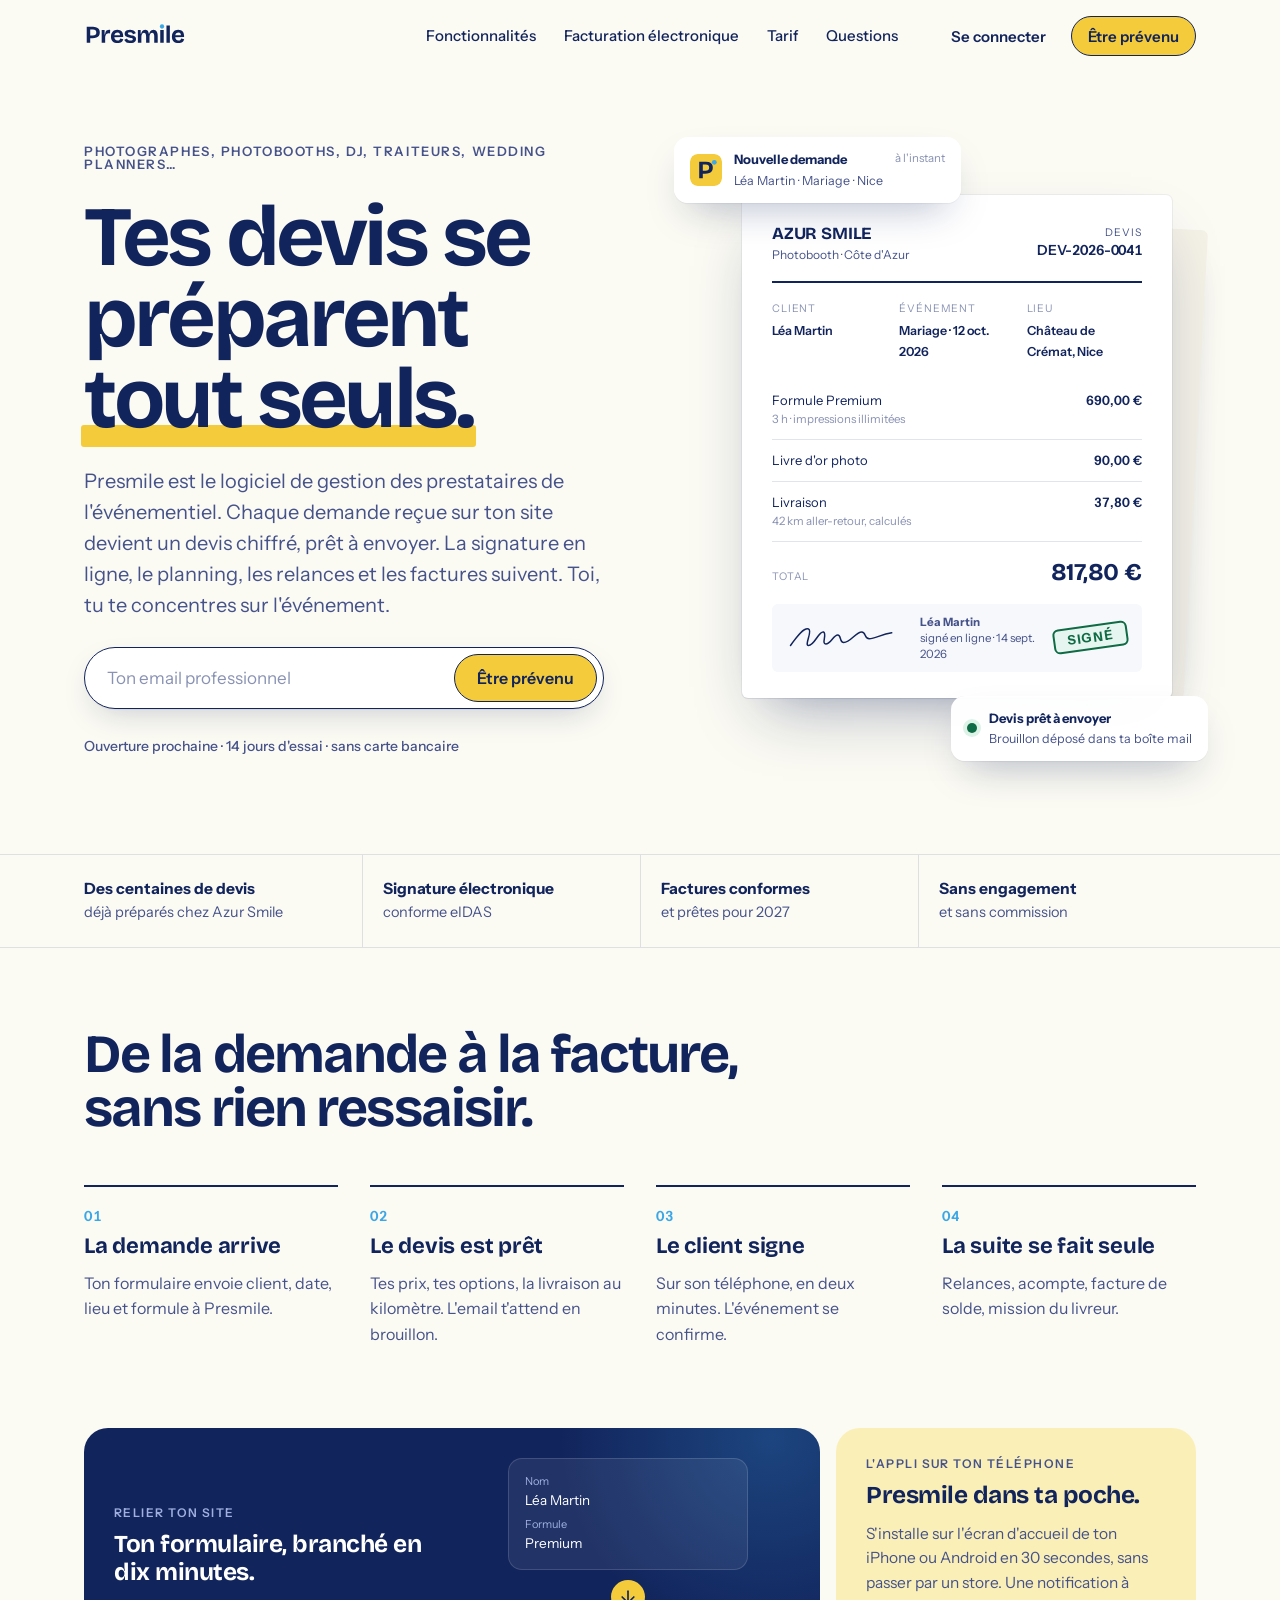
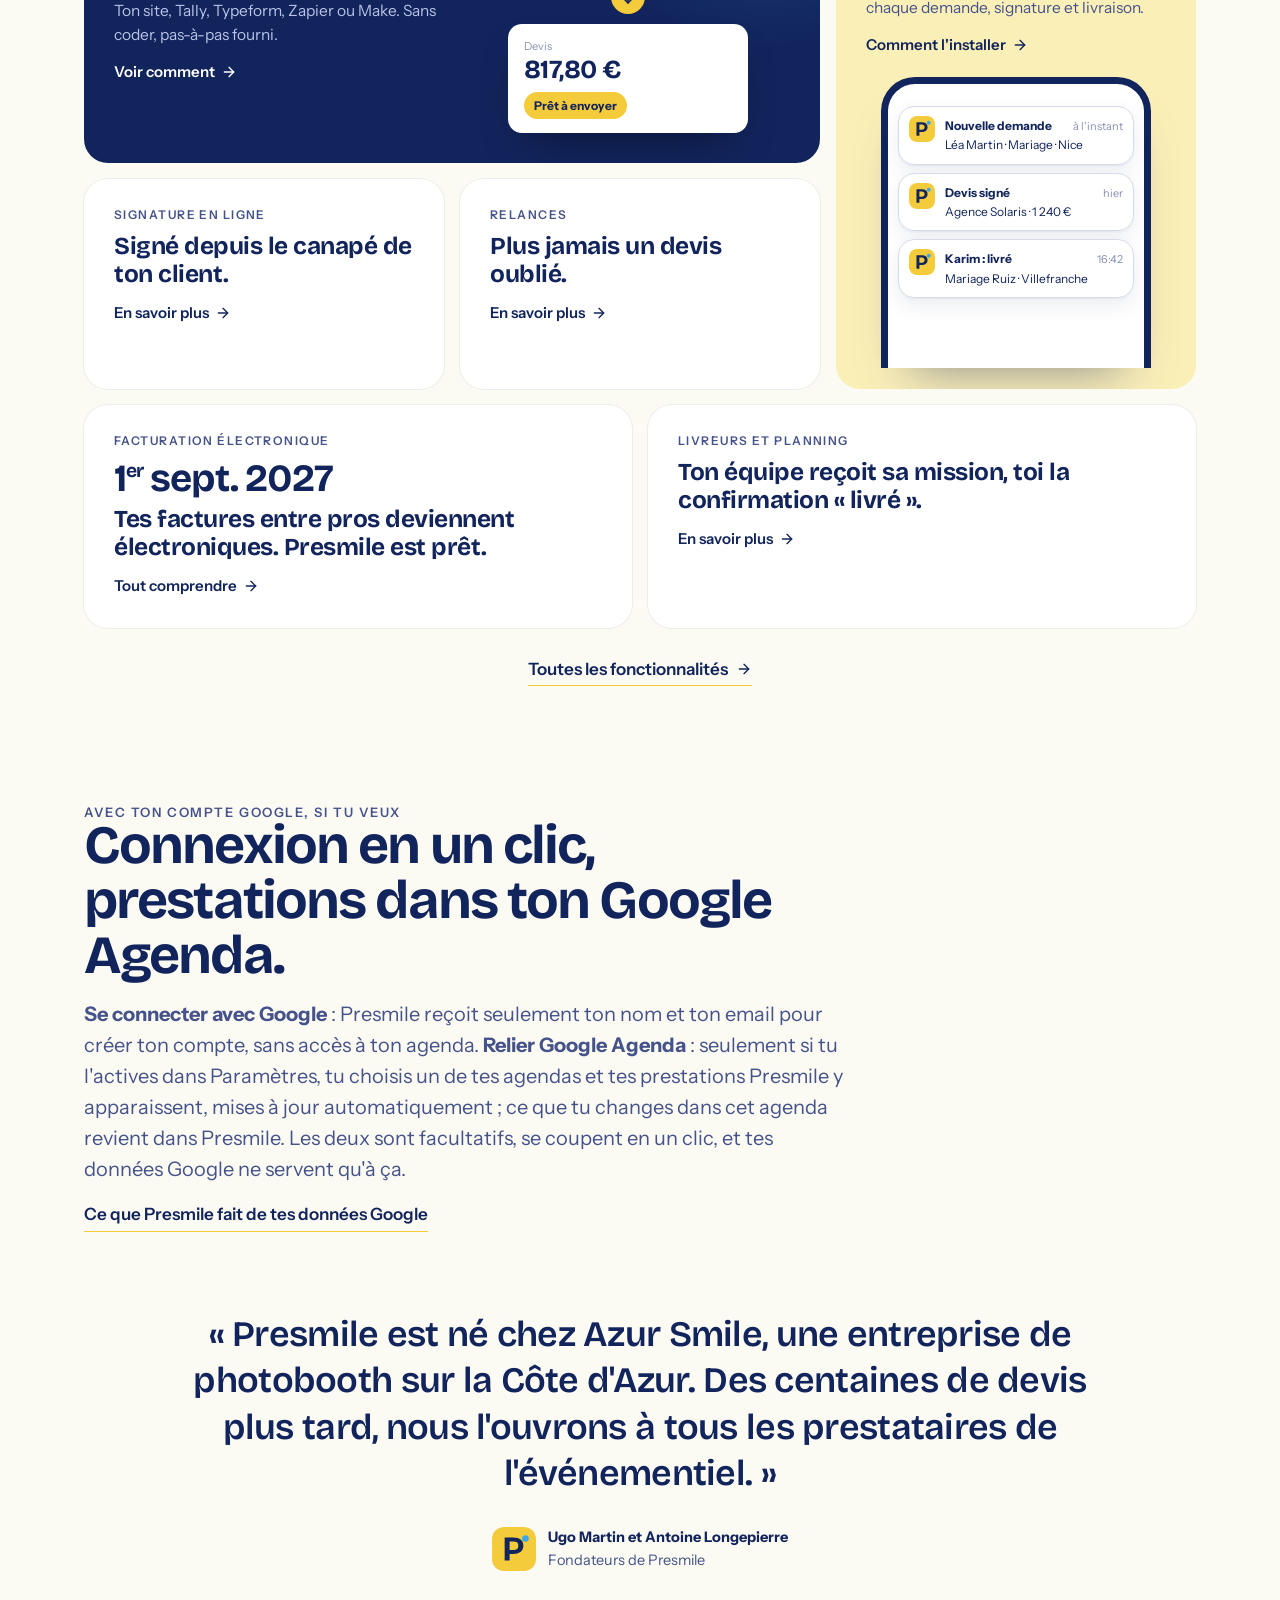
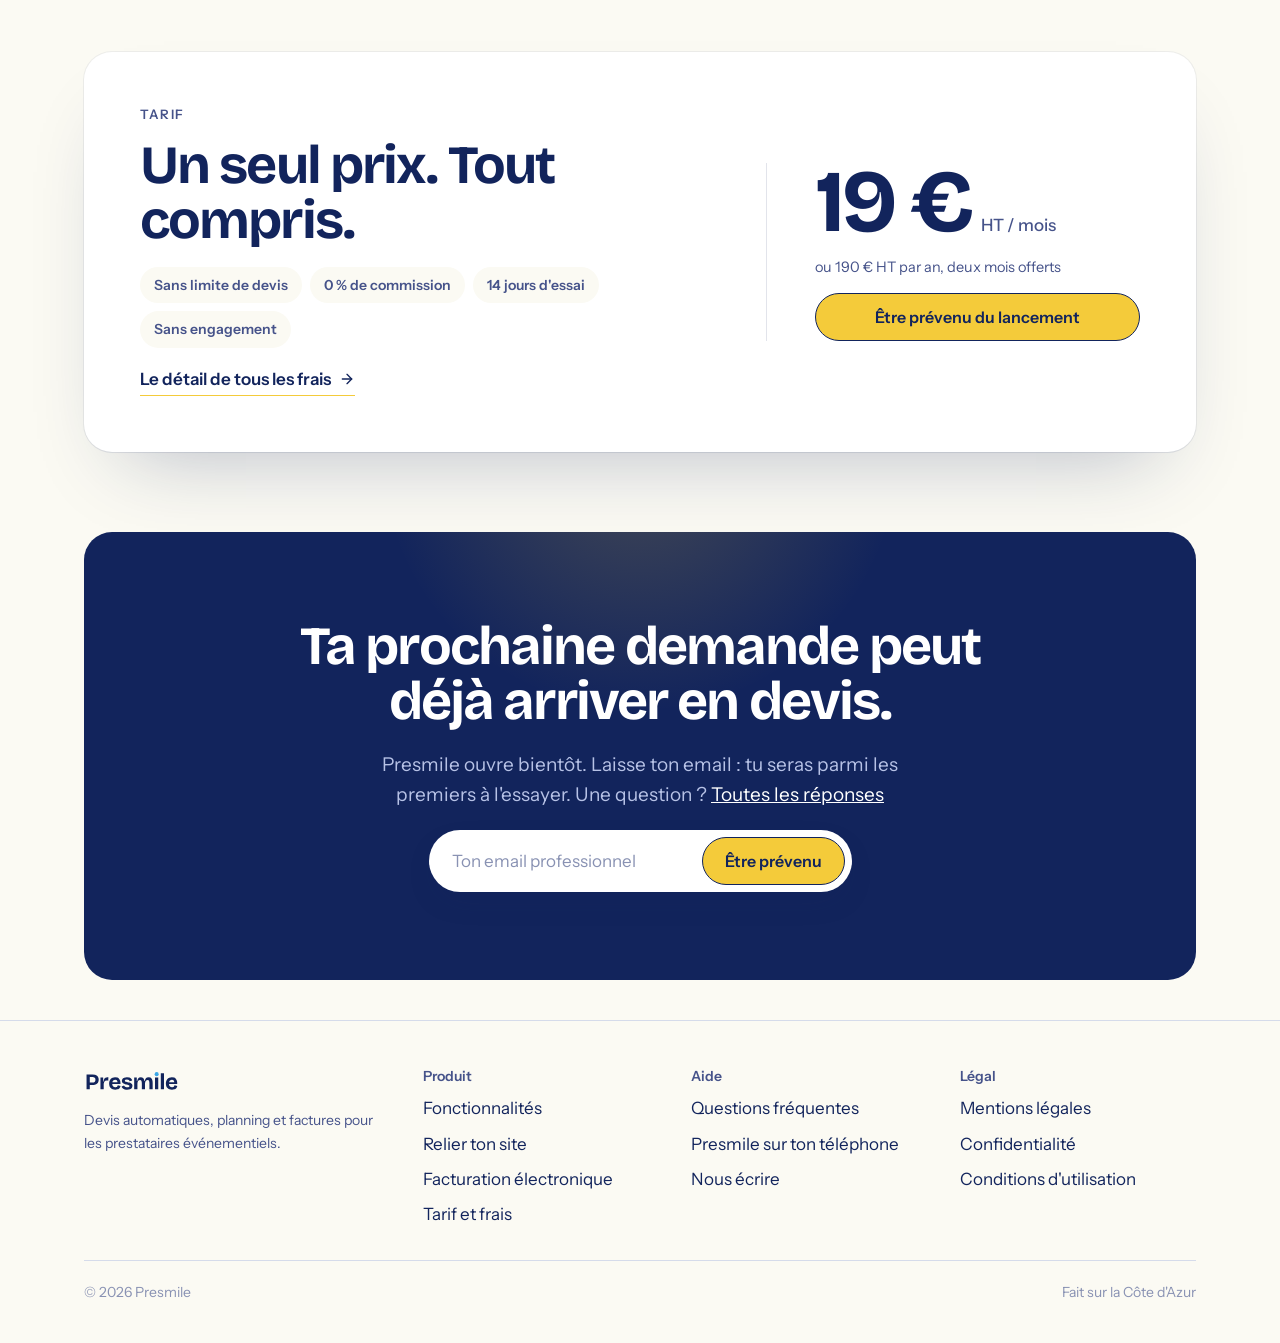
==== commit 137bd397: "Validation Google : politique de confidentialité complète, conditions d'utilisation, Google Agenda e" ====
--- a/index.html
+++ b/index.html
@@ -66,7 +66,7 @@
       <div class="p-hero-copy">
         <p class="p-kicker">Photographes, photobooths, DJ, traiteurs, wedding planners…</p>
         <h1 class="p-display">Tes devis se préparent <span class="p-mark">tout&nbsp;seuls.</span></h1>
-        <p class="p-lead">Chaque demande reçue sur ton site devient un devis chiffré, prêt à envoyer. La signature en ligne, les relances et les factures suivent. Toi, tu te concentres sur l'événement.</p>
+        <p class="p-lead">Presmile est le logiciel de gestion des prestataires de l'événementiel. Chaque demande reçue sur ton site devient un devis chiffré, prêt à envoyer. La signature en ligne, le planning, les relances et les factures suivent. Toi, tu te concentres sur l'événement.</p>
         <form class="hero-form p-form" data-signup action="lancement.html">
           <label class="sr-only" for="heroEmail">Ton email</label>
           <input id="heroEmail" name="email" type="email" inputmode="email" autocomplete="email" autocapitalize="none" spellcheck="false" placeholder="Ton email professionnel">
@@ -182,6 +182,18 @@
         </a>
       </div>
       <p class="p-more reveal"><a class="p-link" href="fonctionnalites.html">Toutes les fonctionnalités <svg class="ic"><use href="#i-arrow"/></svg></a></p>
+    </div>
+  </section>
+
+  <!-- ============ COMPTE GOOGLE (facultatif) ============ -->
+  <section class="p-section p-section--tight" id="google">
+    <div class="wrap">
+      <div class="p-title reveal" style="margin-bottom: 0;">
+        <p class="p-kicker">Avec ton compte Google, si tu veux</p>
+        <h2>Connexion en un clic, prestations dans ton Google Agenda.</h2>
+        <p class="p-lead" style="max-width: 760px; margin-top: 16px;"><b>Se connecter avec Google</b> : Presmile reçoit seulement ton nom et ton email pour créer ton compte, sans accès à ton agenda. <b>Relier Google Agenda</b> : seulement si tu l'actives dans Paramètres, tu choisis un de tes agendas et tes prestations Presmile y apparaissent, mises à jour automatiquement ; ce que tu changes dans cet agenda revient dans Presmile. Les deux sont facultatifs, se coupent en un clic, et tes données Google ne servent qu'à ça.</p>
+        <p style="margin-top: 16px;"><a class="p-link" href="confidentialite.html#google">Ce que Presmile fait de tes données Google </a></p>
+      </div>
     </div>
   </section>
 
@@ -238,7 +250,7 @@
     </div>
     <div><h4>Produit</h4><ul><li><a href="fonctionnalites.html">Fonctionnalités</a></li><li><a href="connecter-ton-site.html">Relier ton site</a></li><li><a href="facturation-electronique.html">Facturation électronique</a></li><li><a href="tarif.html">Tarif et frais</a></li></ul></div>
     <div><h4>Aide</h4><ul><li><a href="questions.html">Questions fréquentes</a></li><li><a href="sur-ton-telephone.html">Presmile sur ton téléphone</a></li><li><a href="mailto:presmile.support@gmail.com">Nous écrire</a></li></ul></div>
-    <div><h4>Légal</h4><ul><li><a href="mentions-legales.html">Mentions légales</a></li><li><a href="confidentialite.html">Confidentialité</a></li></ul></div>
+    <div><h4>Légal</h4><ul><li><a href="mentions-legales.html">Mentions légales</a></li><li><a href="confidentialite.html">Confidentialité</a></li><li><a href="conditions-utilisation.html">Conditions d'utilisation</a></li></ul></div>
     <div class="legal"><span>© 2026 Presmile</span><span>Fait sur la Côte d'Azur</span></div>
   </div>
 </footer>
--- a/assets/site.css
+++ b/assets/site.css
@@ -870,3 +870,8 @@
   .p-doc-meta, .p-toast--top { display: none; }
 }
 .p-home footer { margin-top: 0; }
+
+/* Pages légales : sous-titres et listes du texte courant */
+.prose h3 { font-size: 18px; margin-top: 6px; }
+.prose ul { padding-left: 22px; display: grid; gap: 6px; color: var(--ink-2); }
+.prose code { font-size: 13.5px; overflow-wrap: anywhere; }
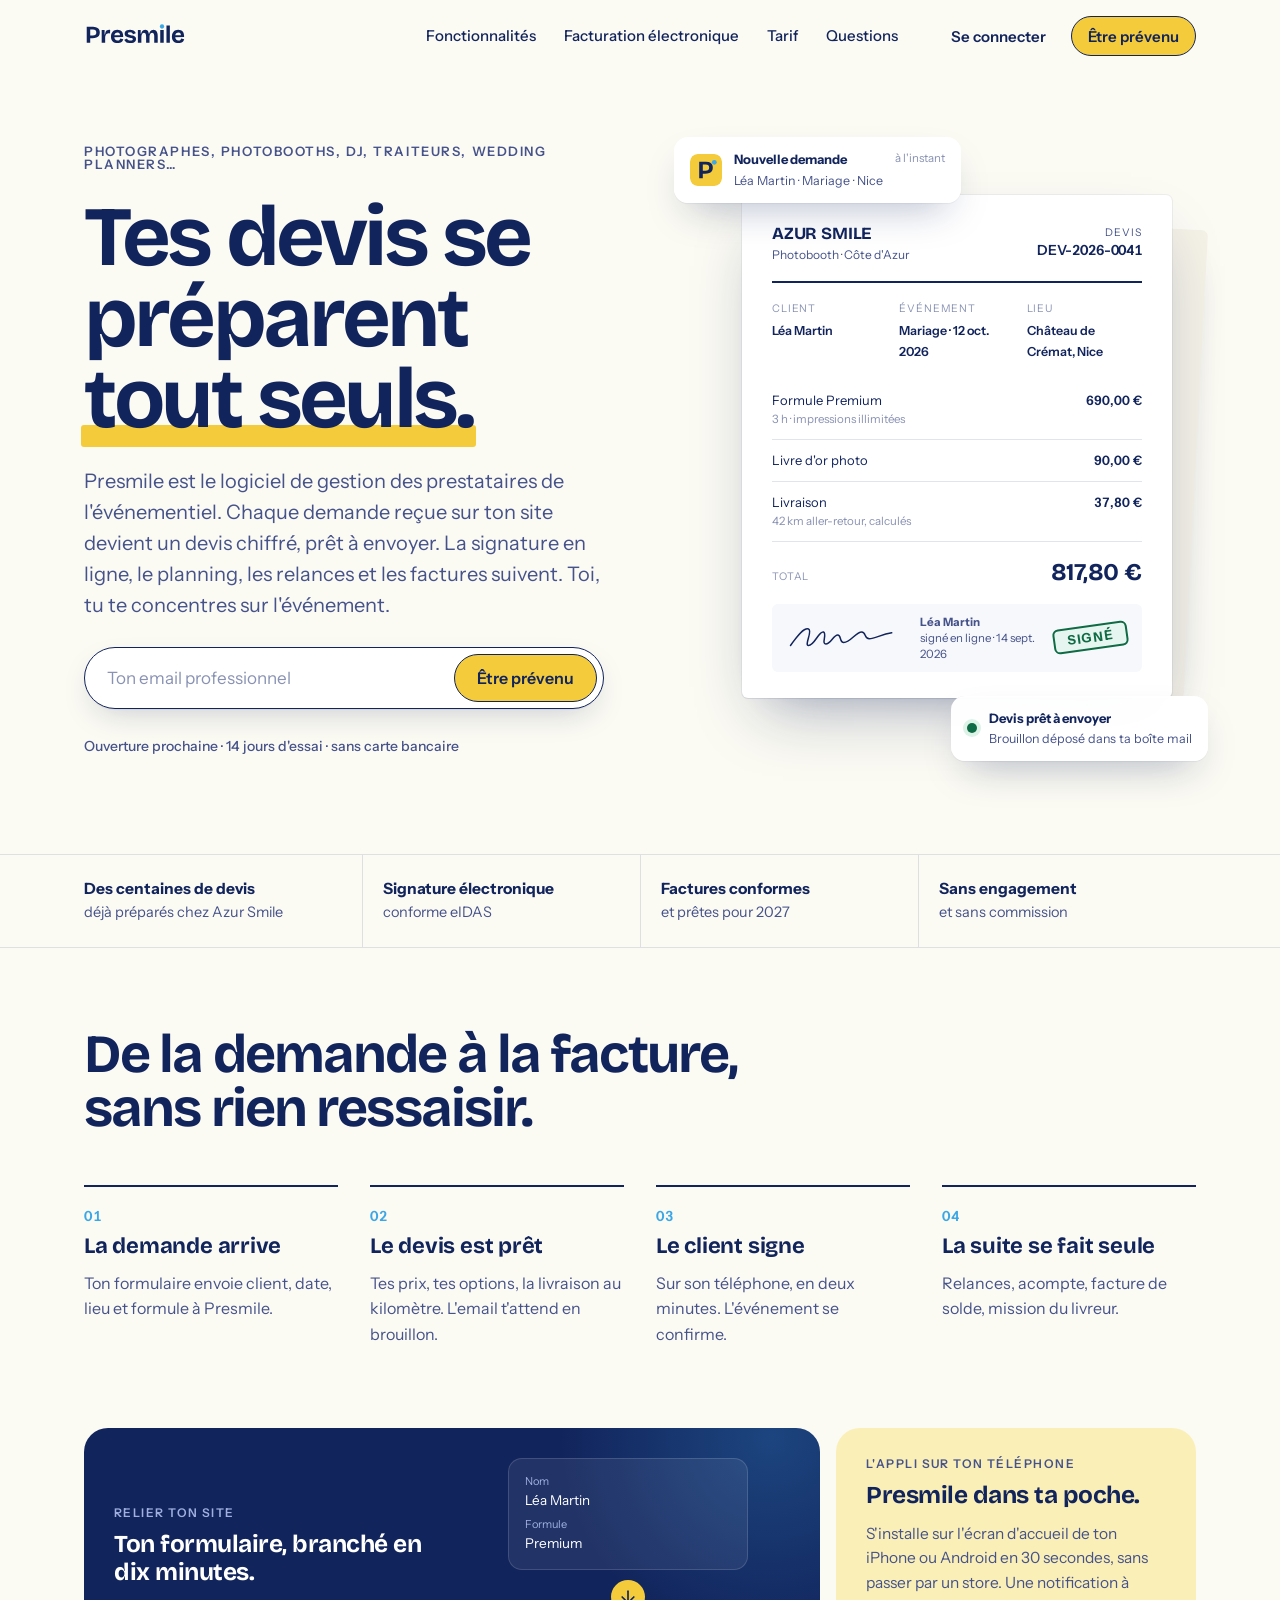
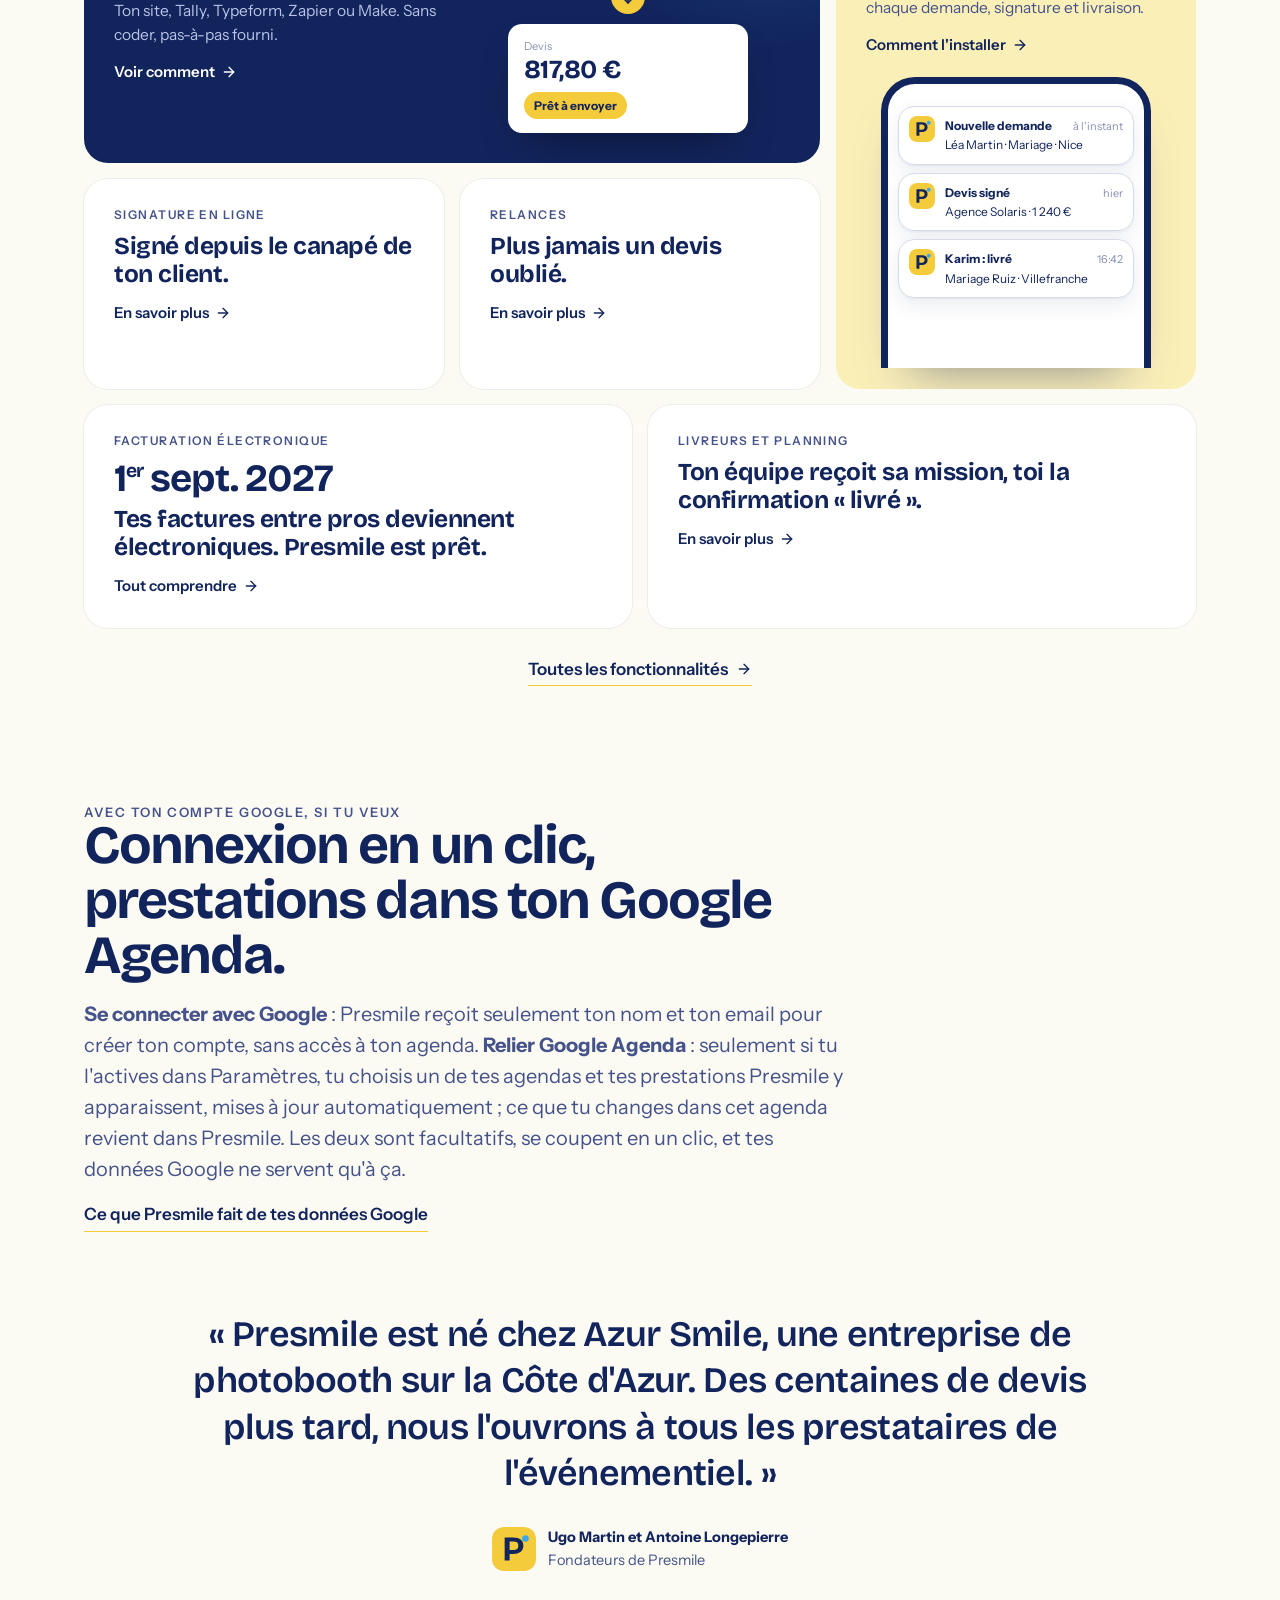
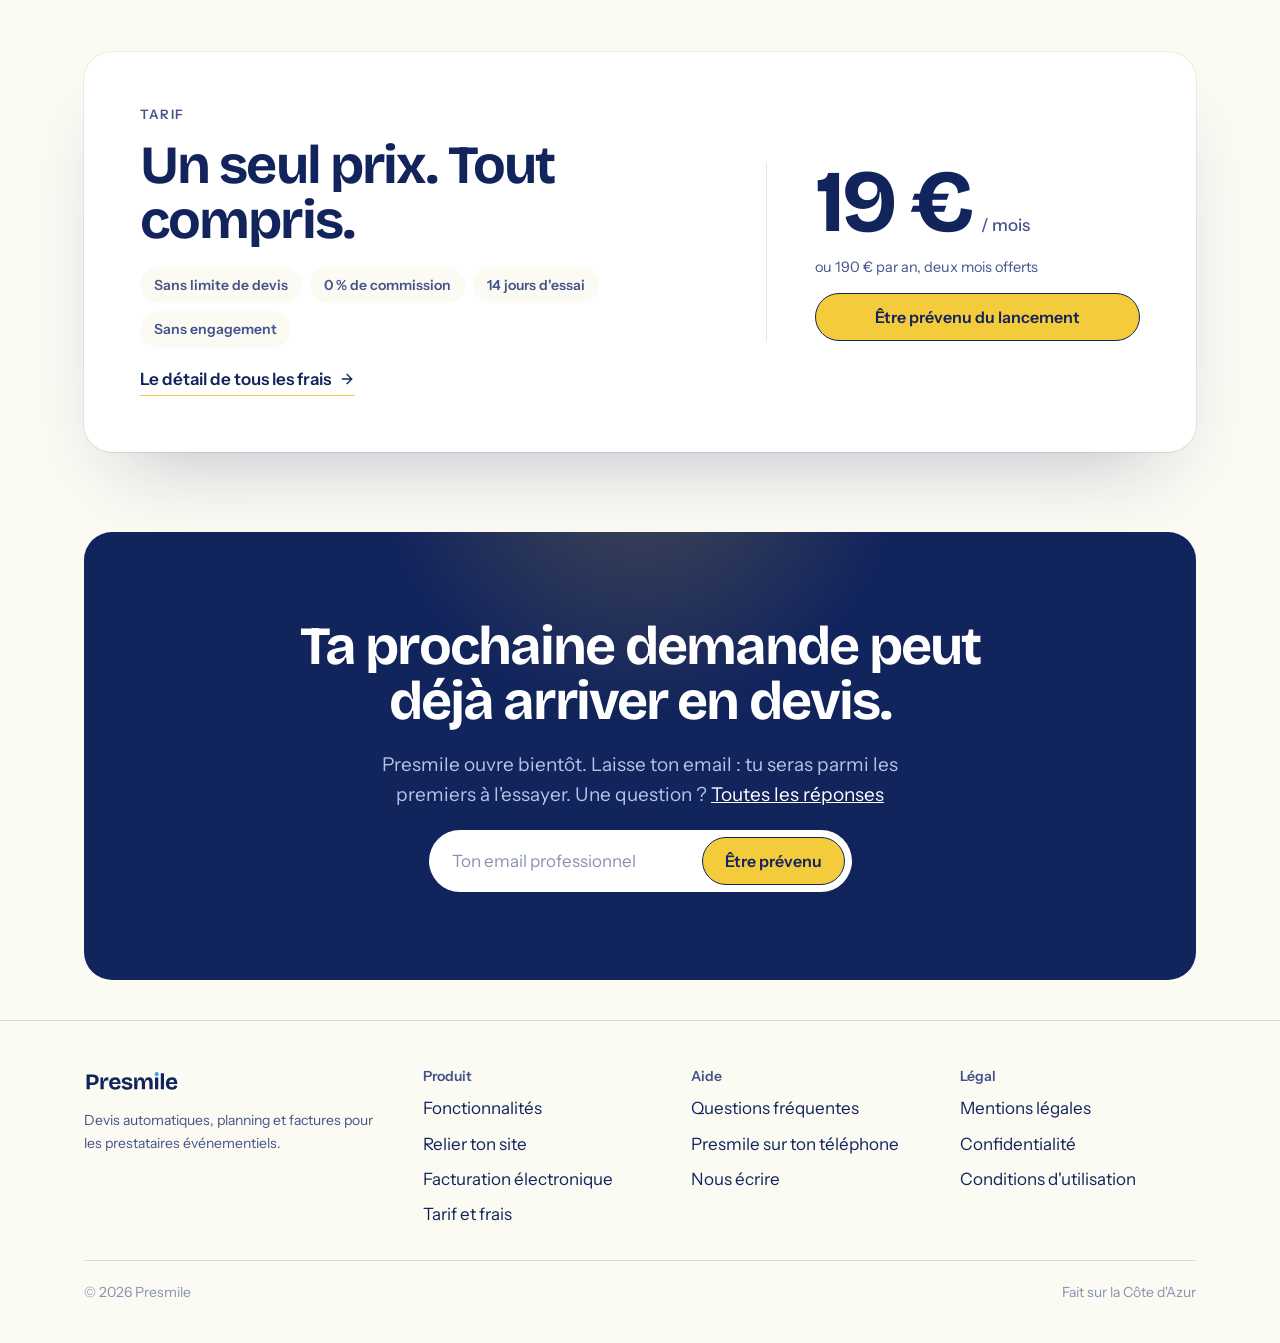
==== commit 0273a1bd: "Prix sans TVA (art. 293 B), option « Banque reliée » retirée, frais de facturation électronique payé" ====
--- a/index.html
+++ b/index.html
@@ -4,7 +4,7 @@
 <meta charset="utf-8">
 <meta name="viewport" content="width=device-width, initial-scale=1">
 <title>Presmile · Devis automatiques, planning et factures pour les prestataires événementiels</title>
-<meta name="description" content="Relie Presmile au formulaire de ton site : chaque demande devient un devis chiffré, prêt à envoyer. Signature en ligne, relances, planning, livreurs, finances et facturation électronique. 19 € HT par mois, tout compris.">
+<meta name="description" content="Relie Presmile au formulaire de ton site : chaque demande devient un devis chiffré, prêt à envoyer. Signature en ligne, relances, planning, livreurs, finances et facturation électronique. 19 € par mois, tout compris.">
 <meta name="theme-color" content="#F4CB3A">
 <link rel="icon" href="assets/favicon.svg" type="image/svg+xml">
 <link rel="preload" href="assets/fonts/InstrumentSans-Variable.woff2" as="font" type="font/woff2" crossorigin>
@@ -218,8 +218,8 @@
           <a class="p-link" href="tarif.html">Le détail de tous les frais <svg class="ic"><use href="#i-arrow"/></svg></a>
         </div>
         <div class="p-price-box">
-          <div class="p-amount"><b>19 €</b><span>HT / mois</span></div>
-          <p>ou 190 € HT par an, deux mois offerts</p>
+          <div class="p-amount"><b>19 €</b><span>/ mois</span></div>
+          <p>ou 190 € par an, deux mois offerts</p>
           <a class="btn btn-primary btn-block" href="lancement.html">Être prévenu du lancement</a>
         </div>
       </div>
